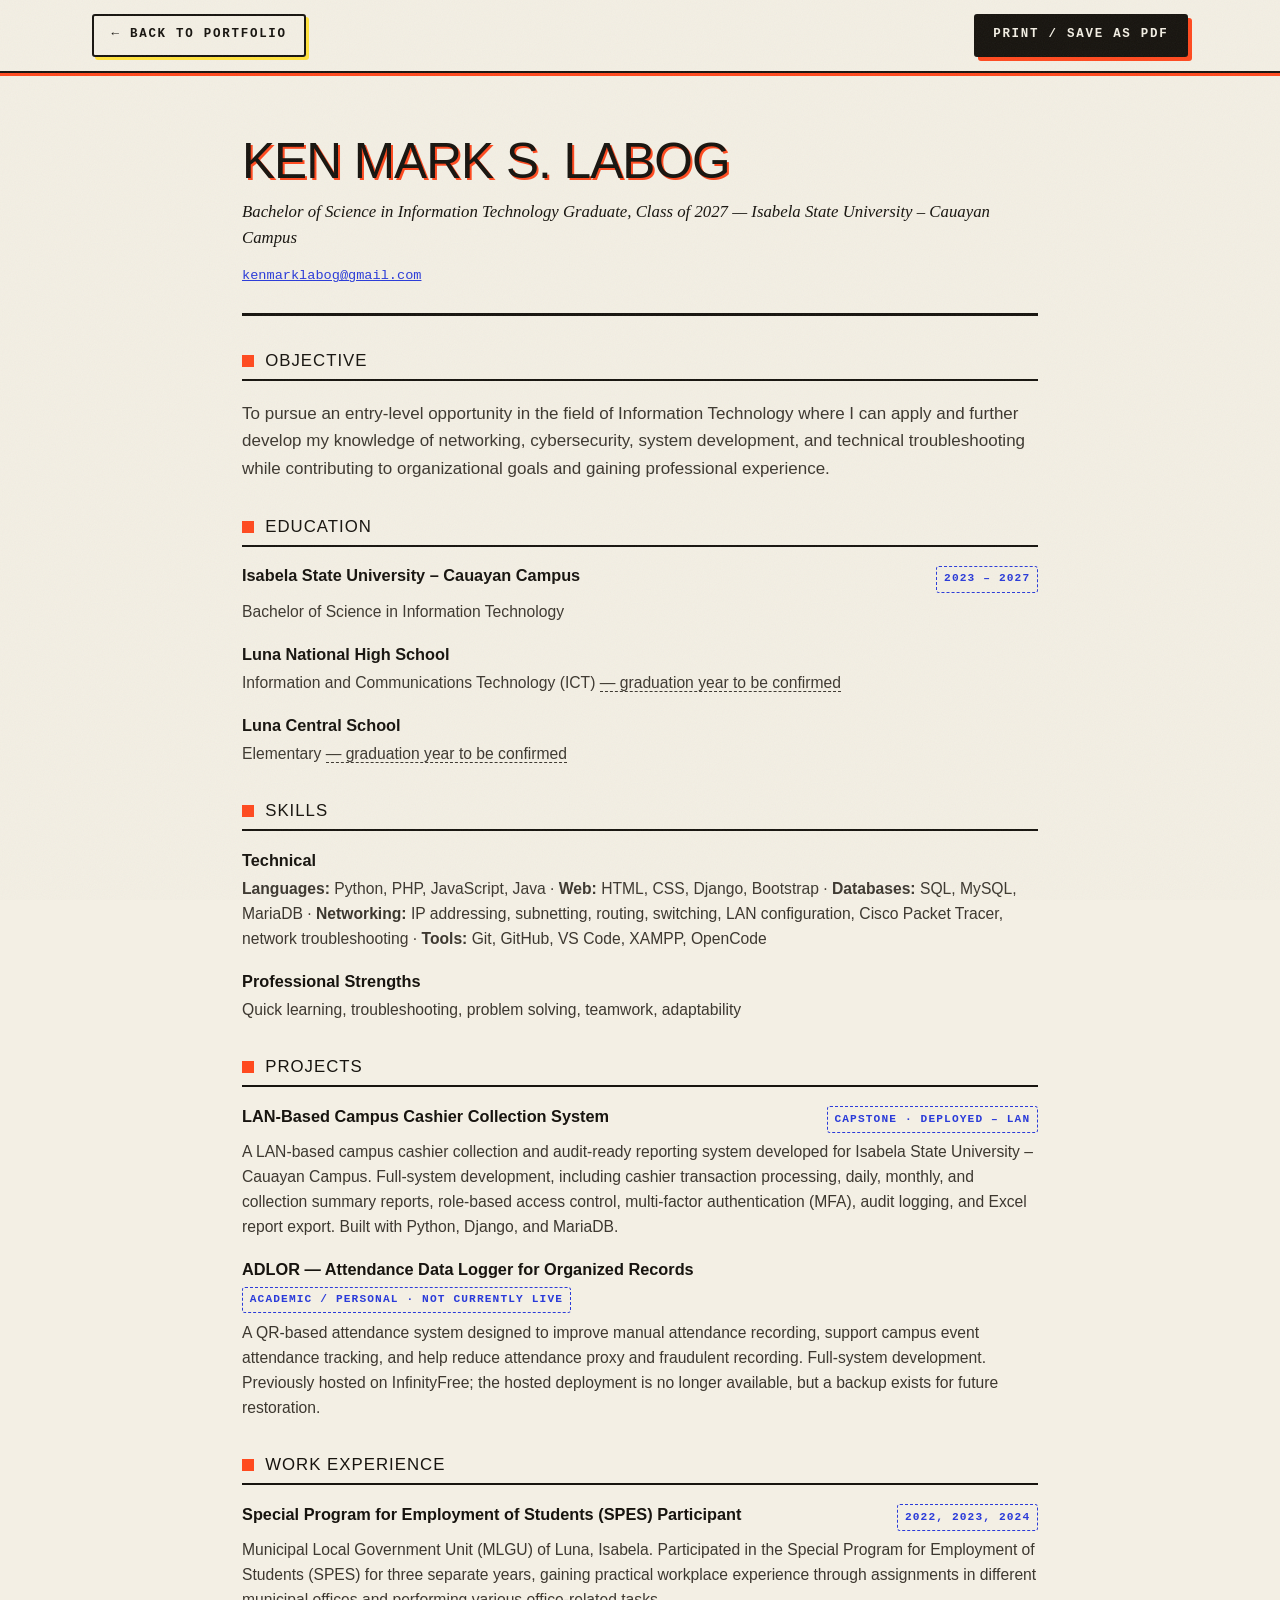
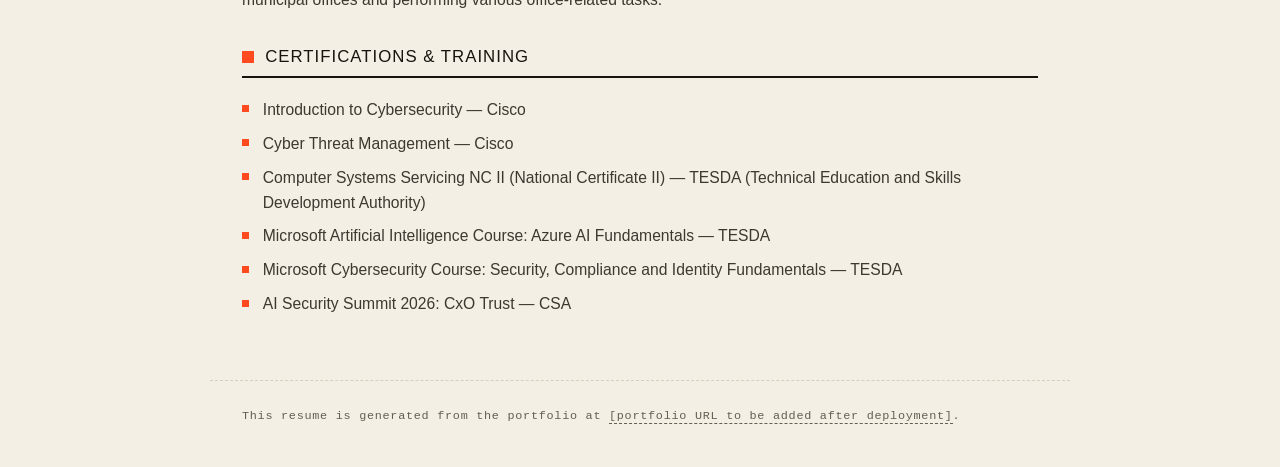
==== resume.html @ 0454b352 "feat: build personal portfolio website" ====
<!DOCTYPE html>
<html lang="en">
<head>
  <meta charset="UTF-8">
  <meta name="viewport" content="width=device-width, initial-scale=1.0">
  <meta name="description" content="Resume of Ken Mark S. Labog, a Bachelor of Science in Information Technology graduate, Class of 2027, from Isabela State University – Cauayan Campus.">
  <meta name="robots" content="noindex">
  <title>Resume | Ken Mark S. Labog</title>
  <link rel="icon" href="assets/images/favicon.svg" type="image/svg+xml">
  <link rel="stylesheet" href="assets/css/styles.css">
</head>
<body class="resume-page">
  <a class="skip-link" href="#resume-main">Skip to resume</a>

  <div class="resume-toolbar no-print">
    <div class="container resume-toolbar-inner">
      <a class="btn btn--ghost" href="index.html">← Back to Portfolio</a>
      <button class="btn btn--primary" type="button" data-print>
        Print / Save as PDF
      </button>
    </div>
  </div>

  <main id="resume-main" class="resume">
    <header class="resume-header">
      <h1>Ken Mark S. Labog</h1>
      <p class="resume-title">Bachelor of Science in Information Technology Graduate, Class of 2027 &mdash; Isabela State University &ndash; Cauayan Campus</p>
      <p class="resume-contact">
        <a href="mailto:kenmarklabog@gmail.com">kenmarklabog@gmail.com</a>
      </p>
    </header>

    <section class="resume-section" aria-labelledby="resume-objective">
      <h2 id="resume-objective">Objective</h2>
      <p>
        To pursue an entry-level opportunity in the field of Information Technology
        where I can apply and further develop my knowledge of networking,
        cybersecurity, system development, and technical troubleshooting while
        contributing to organizational goals and gaining professional experience.
      </p>
    </section>

    <section class="resume-section" aria-labelledby="resume-education">
      <h2 id="resume-education">Education</h2>
      <div class="resume-item">
        <div class="resume-item-head">
          <h3>Isabela State University &ndash; Cauayan Campus</h3>
          <span class="resume-item-meta">2023 &ndash; 2027</span>
        </div>
        <p>Bachelor of Science in Information Technology</p>
      </div>
      <div class="resume-item">
        <h3>Luna National High School</h3>
        <p>Information and Communications Technology (ICT) <span class="tbd">&mdash; graduation year to be confirmed</span></p>
      </div>
      <div class="resume-item">
        <h3>Luna Central School</h3>
        <p>Elementary <span class="tbd">&mdash; graduation year to be confirmed</span></p>
      </div>
    </section>

    <section class="resume-section" aria-labelledby="resume-skills">
      <h2 id="resume-skills">Skills</h2>
      <div class="resume-item">
        <h3>Technical</h3>
        <p>
          <strong>Languages:</strong> Python, PHP, JavaScript, Java &middot;
          <strong>Web:</strong> HTML, CSS, Django, Bootstrap &middot;
          <strong>Databases:</strong> SQL, MySQL, MariaDB &middot;
          <strong>Networking:</strong> IP addressing, subnetting, routing, switching,
          LAN configuration, Cisco Packet Tracer, network troubleshooting &middot;
          <strong>Tools:</strong> Git, GitHub, VS Code, XAMPP, OpenCode
        </p>
      </div>
      <div class="resume-item">
        <h3>Professional Strengths</h3>
        <p>Quick learning, troubleshooting, problem solving, teamwork, adaptability</p>
      </div>
    </section>

    <section class="resume-section" aria-labelledby="resume-projects">
      <h2 id="resume-projects">Projects</h2>
      <div class="resume-item">
        <div class="resume-item-head">
          <h3>LAN-Based Campus Cashier Collection System</h3>
          <span class="resume-item-meta">Capstone &middot; Deployed &ndash; LAN</span>
        </div>
        <p>
          A LAN-based campus cashier collection and audit-ready reporting system
          developed for Isabela State University &ndash; Cauayan Campus.
          Full-system development, including cashier transaction processing,
          daily, monthly, and collection summary reports, role-based access
          control, multi-factor authentication (MFA), audit logging, and Excel
          report export. Built with Python, Django, and MariaDB.
        </p>
      </div>
      <div class="resume-item">
        <div class="resume-item-head">
          <h3>ADLOR &mdash; Attendance Data Logger for Organized Records</h3>
          <span class="resume-item-meta">Academic / Personal &middot; Not currently live</span>
        </div>
        <p>
          A QR-based attendance system designed to improve manual attendance
          recording, support campus event attendance tracking, and help reduce
          attendance proxy and fraudulent recording. Full-system development.
          Previously hosted on InfinityFree; the hosted deployment is no longer
          available, but a backup exists for future restoration.
        </p>
      </div>
    </section>

    <section class="resume-section" aria-labelledby="resume-experience">
      <h2 id="resume-experience">Work Experience</h2>
      <div class="resume-item">
        <div class="resume-item-head">
          <h3>Special Program for Employment of Students (SPES) Participant</h3>
          <span class="resume-item-meta">2022, 2023, 2024</span>
        </div>
        <p>
          Municipal Local Government Unit (MLGU) of Luna, Isabela. Participated
          in the Special Program for Employment of Students (SPES) for three
          separate years, gaining practical workplace experience through
          assignments in different municipal offices and performing various
          office-related tasks.
        </p>
      </div>
    </section>

    <section class="resume-section" aria-labelledby="resume-credentials">
      <h2 id="resume-credentials">Certifications &amp; Training</h2>
      <ul class="resume-cert-list">
        <li>Introduction to Cybersecurity &mdash; Cisco</li>
        <li>Cyber Threat Management &mdash; Cisco</li>
        <li>Computer Systems Servicing NC II (National Certificate II) &mdash; TESDA (Technical Education and Skills Development Authority)</li>
        <li>Microsoft Artificial Intelligence Course: Azure AI Fundamentals &mdash; TESDA</li>
        <li>Microsoft Cybersecurity Course: Security, Compliance and Identity Fundamentals &mdash; TESDA</li>
        <li>AI Security Summit 2026: CxO Trust &mdash; CSA</li>
        <!-- TODO: Add GICAST and the networking certification once titles/organizations are verified -->
      </ul>
    </section>

  </main>

  <footer class="resume-footer no-print">
    <p class="text-muted">
      This resume is generated from the portfolio at
      <span id="resume-url" class="tbd">[portfolio URL to be added after deployment]</span>.
    </p>
  </footer>

  <script src="assets/js/main.js" defer></script>
</body>
</html>
---- assets/css/styles.css ----
/* ==========================================================================
   PRESS RUN — portfolio stylesheet for Ken Mark S. Labog
   Concept: a risograph-printed broadsheet.
   Newsprint paper, two spot inks (vermilion + ultramarine), highlighter
   yellow, black hairline rules, typewriter captions, misregistered display
   type, rubber-stamp badges.

   Contents
     01. Tokens & base          08. Experience
     02. Utilities              09. Projects
     03. Buttons / badges       10. Education
     04. Masthead / nav         11. Contact (ink band)
     05. Hero / cover + ticker  12. Modal, footer, utilities
     06. Section scaffolding    13. Resume + print
     07. Objective / skills     14. Responsive + reduced motion
   ========================================================================== */

/* 01. TOKENS & BASE
   -------------------------------------------------------------------------- */
:root {
  /* Paper & ink */
  --paper: #f3efe4;
  --paper-2: #ebe5d5;
  --card: #fbfaf4;
  --ink: #17140f;
  --body: #3d3830;
  --muted: #655e51;
  --line-soft: #d6cfbd;

  /* Spot inks */
  --red: #ff4a1f;
  --blue: #2a3bd9;
  --yellow: #ffe23d;
  --salmon: #ff9a80; /* light red for text on ink */

  /* On ink */
  --on-ink: #f3efe4;
  --on-ink-muted: #c9c2b0;
  --on-ink-line: #6d6656;

  /* Type */
  --font-display: "Arial Black", "Helvetica Neue", Helvetica, Arial, sans-serif;
  --font-sans: Helvetica, Arial, sans-serif;
  --font-serif: Georgia, "Times New Roman", serif;
  --font-mono: "Courier New", Courier, monospace;

  /* Shape & motion */
  --radius: 3px;
  --shadow-card: 6px 6px 0 rgba(23, 20, 15, 0.14);
  --shadow-card-lg: 9px 9px 0 rgba(23, 20, 15, 0.16);
  --t-base: 0.25s;
  --ease: cubic-bezier(0.2, 0.7, 0.3, 1);

  /* Layout */
  --container: 1160px;
  --header-h: 68px;
}

*,
*::before,
*::after {
  box-sizing: border-box;
}

* {
  margin: 0;
}

html {
  -webkit-text-size-adjust: 100%;
  scroll-behavior: smooth;
  scroll-padding-top: calc(var(--header-h) + 16px);
}

body {
  background-color: var(--paper);
  color: var(--body);
  font-family: var(--font-sans);
  font-size: 17px;
  line-height: 1.6;
  -webkit-font-smoothing: antialiased;
  overflow-wrap: break-word;
}

/* Newsprint grain over the whole page (decorative) */
body::after {
  content: "";
  position: fixed;
  inset: 0;
  z-index: 9998;
  pointer-events: none;
  opacity: 0.05;
  background-image: url("data:image/svg+xml,%3Csvg xmlns='http://www.w3.org/2000/svg' width='180' height='180'%3E%3Cfilter id='n'%3E%3CfeTurbulence type='fractalNoise' baseFrequency='0.85' numOctaves='2'/%3E%3C/filter%3E%3Crect width='100%25' height='100%25' filter='url(%23n)'/%3E%3C/svg%3E");
}

img,
svg {
  display: block;
  max-width: 100%;
}

ul,
ol {
  list-style: none;
  padding: 0;
}

a {
  color: inherit;
}

button {
  font: inherit;
  color: inherit;
  background: none;
  border: 0;
  cursor: pointer;
}

input,
textarea {
  font: inherit;
}

h1,
h2,
h3,
h4 {
  font-weight: inherit;
  line-height: 1.15;
  color: var(--ink);
}

::selection {
  background: var(--yellow);
  color: var(--ink);
}

:focus-visible {
  outline: 3px solid var(--blue);
  outline-offset: 3px;
}

[hidden] {
  display: none !important;
}

/* 02. UTILITIES
   -------------------------------------------------------------------------- */
.container {
  width: 100%;
  max-width: var(--container);
  margin-inline: auto;
  padding-inline: clamp(1.1rem, 4vw, 2rem);
}

.visually-hidden {
  position: absolute !important;
  width: 1px;
  height: 1px;
  padding: 0;
  margin: -1px;
  overflow: hidden;
  clip: rect(0 0 0 0);
  white-space: nowrap;
  border: 0;
}

.skip-link {
  position: absolute;
  top: 0;
  left: 1rem;
  z-index: 100;
  padding: 0.7rem 1.1rem;
  font-family: var(--font-mono);
  font-size: 0.78rem;
  font-weight: 700;
  letter-spacing: 0.12em;
  text-transform: uppercase;
  text-decoration: none;
  color: var(--paper);
  background: var(--ink);
  transform: translateY(-120%);
  transition: transform var(--t-base) var(--ease);
}

.skip-link:focus {
  transform: translateY(0);
}

.text-muted {
  color: var(--muted);
}

/* Visible placeholder marker for unconfirmed content */
.tbd {
  border-bottom: 1px dashed currentColor;
}

.scroll-progress {
  position: fixed;
  top: 0;
  left: 0;
  right: 0;
  height: 4px;
  z-index: 60;
  pointer-events: none;
  background-image: linear-gradient(90deg, var(--red), var(--yellow) 55%, var(--blue));
  transform: scaleX(0);
  transform-origin: 0 50%;
}

/* 03. BUTTONS / BADGES / TAGS
   -------------------------------------------------------------------------- */
.btn {
  display: inline-flex;
  align-items: center;
  justify-content: center;
  gap: 0.5em;
  padding: 0.78em 1.4em;
  font-family: var(--font-mono);
  font-size: 0.78rem;
  font-weight: 700;
  letter-spacing: 0.14em;
  text-transform: uppercase;
  text-decoration: none;
  white-space: nowrap;
  color: var(--ink);
  background: var(--card);
  border: 2px solid var(--ink);
  border-radius: var(--radius);
  box-shadow: 4px 4px 0 var(--blue);
  transition:
    transform var(--t-base) var(--ease),
    box-shadow var(--t-base) var(--ease),
    background-color var(--t-base) var(--ease),
    color var(--t-base) var(--ease);
}

.btn:hover {
  transform: translate(3px, 3px);
  box-shadow: 1px 1px 0 var(--blue);
}

.btn:active {
  transform: translate(4px, 4px);
  box-shadow: 0 0 0 var(--blue);
}

.btn--primary {
  color: var(--paper);
  background: var(--ink);
  box-shadow: 4px 4px 0 var(--red);
}

.btn--primary:hover {
  background: #000;
  box-shadow: 1px 1px 0 var(--red);
}

.btn--primary:active {
  box-shadow: 0 0 0 var(--red);
}

.btn--outline {
  background: transparent;
  box-shadow: 4px 4px 0 var(--red);
}

.btn--outline:hover {
  background: var(--yellow);
  box-shadow: 1px 1px 0 var(--red);
}

.btn--ghost {
  background: transparent;
  box-shadow: 3px 3px 0 var(--yellow);
}

.btn--ghost:hover {
  background: var(--yellow);
  box-shadow: 1px 1px 0 var(--yellow);
}

/* Paper button for the inverted contact band */
.btn--paper {
  color: var(--ink);
  background: var(--paper);
  border-color: var(--paper);
  box-shadow: 4px 4px 0 var(--red);
}

.btn--paper:hover {
  background: var(--yellow);
  border-color: var(--yellow);
  box-shadow: 1px 1px 0 var(--red);
}

.btn--lg {
  padding: 1em 1.9em;
  font-size: 0.84rem;
}

.btn--sm {
  padding: 0.55em 1em;
  font-size: 0.7rem;
}

.btn--block {
  width: 100%;
}

/* Rubber-stamp badges: dashed = type, filled = status */
.badge {
  display: inline-flex;
  align-items: center;
  padding: 0.5em 0.85em;
  font-family: var(--font-mono);
  font-size: 0.66rem;
  font-weight: 700;
  letter-spacing: 0.1em;
  text-transform: uppercase;
  white-space: nowrap;
  color: var(--ink);
  background: var(--card);
  border: 1.5px solid var(--ink);
  border-radius: var(--radius);
}

.badge--neutral {
  background: transparent;
  border-style: dashed;
}

.badge--success {
  color: #fff;
  background: var(--blue);
  border-color: var(--blue);
  transform: rotate(-1.2deg);
}

.badge--warning {
  background: var(--yellow);
  border-color: var(--ink);
  transform: rotate(1deg);
}

.badge-group {
  display: flex;
  flex-wrap: wrap;
  align-items: center;
  gap: 0.65rem;
}

/* Small square-prefixed labels (Technical Skills, Key Features …) */
.sub-label {
  display: flex;
  align-items: center;
  gap: 0.75rem;
  margin-top: 3.2rem;
  margin-bottom: 1.3rem;
  font-family: var(--font-mono);
  font-size: 0.76rem;
  font-weight: 700;
  letter-spacing: 0.2em;
  text-transform: uppercase;
  color: var(--ink);
}

.sub-label::before {
  content: "";
  width: 11px;
  height: 11px;
  flex-shrink: 0;
  background: var(--red);
}

.sub-label::after {
  content: "";
  flex: 1;
  border-top: 1.5px dotted var(--line-soft);
}

.chip {
  display: inline-flex;
  padding: 0.42em 0.7em;
  font-family: var(--font-mono);
  font-size: 0.74rem;
  font-weight: 700;
  letter-spacing: 0.04em;
  color: var(--ink);
  background: var(--card);
  border: 1.5px solid var(--ink);
  border-radius: var(--radius);
  transition: background-color var(--t-base) var(--ease);
}

.chip:hover {
  background: var(--yellow);
}

/* 04. MASTHEAD / NAV
   -------------------------------------------------------------------------- */
.site-header {
  position: sticky;
  top: 0;
  z-index: 50;
  background: var(--paper);
  border-bottom: 2px solid var(--ink);
  box-shadow: 0 3px 0 var(--red);
}

.nav {
  display: flex;
  align-items: center;
  justify-content: space-between;
  gap: 1rem;
  padding-block: 0.75rem;
}

.nav-brand {
  display: flex;
  align-items: center;
  gap: 0.8rem;
  text-decoration: none;
  min-width: 0;
}

.nav-mark {
  display: grid;
  place-items: center;
  width: 42px;
  height: 42px;
  flex-shrink: 0;
  font-family: var(--font-display);
  font-size: 0.95rem;
  letter-spacing: 0.02em;
  color: var(--paper);
  background: var(--ink);
  border-radius: var(--radius);
  box-shadow: 3px 3px 0 var(--red);
}

.nav-brand-text {
  display: flex;
  flex-direction: column;
  min-width: 0;
  line-height: 1.25;
}

.nav-brand-name {
  font-family: var(--font-display);
  font-size: 0.85rem;
  letter-spacing: -0.01em;
  text-transform: uppercase;
  color: var(--ink);
  white-space: nowrap;
  overflow: hidden;
  text-overflow: ellipsis;
}

.nav-brand-role {
  font-family: var(--font-mono);
  font-size: 0.62rem;
  letter-spacing: 0.22em;
  text-transform: uppercase;
  color: var(--muted);
}

.nav-menu {
  display: flex;
  align-items: center;
  gap: 0.85rem;
}

.nav-list {
  display: flex;
  align-items: center;
  gap: 0.15rem;
}

.nav-link {
  display: inline-flex;
  align-items: baseline;
  gap: 0.4rem;
  padding: 0.45rem 0.5rem;
  font-family: var(--font-mono);
  font-size: 0.68rem;
  font-weight: 700;
  letter-spacing: 0.1em;
  text-transform: uppercase;
  text-decoration: none;
  color: var(--ink);
  border-radius: var(--radius);
  transition:
    background-color var(--t-base) var(--ease),
    color var(--t-base) var(--ease);
}

.nav-num {
  font-size: 0.6rem;
  color: var(--blue);
}

.nav-link:hover {
  color: var(--paper);
  background: var(--ink);
}

.nav-link:hover .nav-num {
  color: var(--yellow);
}

.nav-link[aria-current] {
  background: var(--yellow);
}

.nav-link[aria-current] .nav-num {
  color: var(--ink);
}

.nav-cta {
  padding: 0.6em 1.05em;
  font-size: 0.7rem;
  letter-spacing: 0.1em;
}

.nav-toggle {
  display: none;
  flex-direction: column;
  justify-content: center;
  gap: 5px;
  width: 44px;
  height: 44px;
  padding: 10px;
  border: 2px solid var(--ink);
  border-radius: var(--radius);
  background: var(--card);
}

.nav-toggle-bar {
  display: block;
  height: 2.5px;
  background: var(--ink);
  border-radius: 2px;
  transition: transform var(--t-base) var(--ease), opacity var(--t-base) var(--ease);
}

.nav-toggle[aria-expanded="true"] .nav-toggle-bar:nth-child(1) {
  transform: translateY(7.5px) rotate(45deg);
}

.nav-toggle[aria-expanded="true"] .nav-toggle-bar:nth-child(2) {
  opacity: 0;
}

.nav-toggle[aria-expanded="true"] .nav-toggle-bar:nth-child(3) {
  transform: translateY(-7.5px) rotate(-45deg);
}

/* 05. HERO / COVER + TICKER
   -------------------------------------------------------------------------- */
.hero {
  position: relative;
  padding-top: clamp(1.4rem, 3vw, 2.1rem);
  overflow: hidden;
  border-bottom: 2px solid var(--ink);
}

.hero-inner {
  position: relative;
  z-index: 1;
}

.hero-decor {
  position: absolute;
  inset: 0;
  pointer-events: none;
}

.deco-burst {
  position: absolute;
  top: clamp(1.5rem, 5vw, 3.5rem);
  right: -4rem;
  width: clamp(220px, 26vw, 380px);
  aspect-ratio: 1;
  background-image: radial-gradient(var(--blue) 1.7px, transparent 1.8px);
  background-size: 13px 13px;
  border-radius: 50%;
  opacity: 0.55;
}

.deco-block {
  position: absolute;
  top: clamp(9rem, 17vw, 15rem);
  left: -3%;
  width: clamp(170px, 23vw, 320px);
  height: clamp(46px, 6vw, 84px);
  background: var(--yellow);
  transform: rotate(-4deg);
}

.deco-cross {
  position: absolute;
  bottom: 14rem;
  right: 6%;
  width: 54px;
  height: 54px;
  background:
    linear-gradient(var(--red), var(--red)) center / 100% 5px no-repeat,
    linear-gradient(var(--red), var(--red)) center / 5px 100% no-repeat;
  transform: rotate(14deg);
  opacity: 0.9;
}

.hero-kicker {
  display: flex;
  align-items: center;
  flex-wrap: wrap;
  gap: 0.7rem;
}

.hero-kicker-tag {
  padding: 0.4em 0.75em;
  font-family: var(--font-mono);
  font-size: 0.72rem;
  font-weight: 700;
  letter-spacing: 0.22em;
  text-transform: uppercase;
  color: var(--ink);
  border: 1.5px solid var(--ink);
  border-radius: var(--radius);
}

.hero-kicker-sep {
  color: var(--red);
  font-size: 1.15rem;
  line-height: 1;
}

.hero-title {
  position: relative;
  margin-top: 0.55rem;
  margin-bottom: clamp(1.15rem, 2.4vw, 1.4rem);
  font-family: var(--font-display);
  font-size: clamp(2.9rem, 8.4vw, 7.75rem);
  line-height: 0.92;
  letter-spacing: -0.035em;
  text-transform: uppercase;
}

.hero-title-line {
  display: block;
  text-shadow: 0.05em 0.05em 0 var(--blue);
}

.hero-title-line--print {
  text-shadow: 0.05em 0.05em 0 var(--red);
}

.hero-grid {
  display: grid;
  grid-template-columns: minmax(0, 1.05fr) minmax(0, 0.95fr);
  column-gap: clamp(2rem, 5vw, 4rem);
  align-items: start;
}

.hero-title {
  grid-column: 1 / -1;
  grid-row: 1;
}

.hero-content {
  grid-column: 1;
  grid-row: 2;
}

.hero-role {
  font-family: var(--font-serif);
  font-style: italic;
  font-size: clamp(1.1rem, 1.7vw, 1.3rem);
  line-height: 1.55;
  color: var(--ink);
  max-width: 34ch;
}

.hero-descriptor {
  margin-top: 1rem;
  font-family: var(--font-mono);
  font-size: 0.78rem;
  font-weight: 700;
  letter-spacing: 0.16em;
  text-transform: uppercase;
  color: var(--blue);
}

.hero-actions {
  display: flex;
  flex-wrap: wrap;
  gap: 1rem;
  margin-top: 1.5rem;
}

.hero-contact {
  display: flex;
  flex-direction: column;
  gap: 0.7rem;
  margin-top: 1.5rem;
}

.icon-link {
  display: inline-flex;
  align-items: center;
  gap: 0.65rem;
  font-family: var(--font-mono);
  font-size: 0.82rem;
  color: var(--body);
  text-decoration: none;
  transition: color var(--t-base) var(--ease);
}

.icon-link svg {
  width: 18px;
  height: 18px;
  flex-shrink: 0;
  color: var(--blue);
}

a.icon-link:hover {
  color: var(--ink);
  text-decoration: underline;
  text-decoration-thickness: 2px;
  text-underline-offset: 3px;
}

.icon-link--pending {
  color: var(--muted);
}

.icon-link--pending svg {
  color: var(--muted);
}

/* Portrait: taped print */
.hero-media {
  grid-column: 2;
  grid-row: 2;
  display: flex;
  flex-direction: column;
  gap: 1.35rem;
  align-items: stretch;
}

.portrait-wrap {
  position: relative;
  width: min(288px, 82%);
  margin-inline: auto;
  transform: rotate(-2deg);
}

.portrait-frame {
  position: relative;
  padding: 0.7rem;
  background: var(--card);
  border: 2px solid var(--ink);
  border-radius: var(--radius);
  box-shadow: 10px 10px 0 rgba(23, 20, 15, 0.16);
}

.profile-photo {
  width: 100%;
  height: auto;
  aspect-ratio: 1;
  object-fit: cover;
  background: #eee;
}

.portrait-tape {
  position: absolute;
  z-index: 2;
  width: 92px;
  height: 26px;
  background: rgba(255, 226, 61, 0.8);
  border: 1px solid rgba(23, 20, 15, 0.22);
}

.portrait-tape--one {
  top: -12px;
  left: -26px;
  transform: rotate(-26deg);
}

.portrait-tape--two {
  bottom: -10px;
  right: -26px;
  transform: rotate(-26deg);
}

.portrait-chip {
  position: absolute;
  left: -14px;
  bottom: -16px;
  padding: 0.5em 0.8em;
  font-family: var(--font-mono);
  font-size: 0.68rem;
  font-weight: 700;
  letter-spacing: 0.12em;
  text-transform: uppercase;
  color: #fff;
  background: var(--blue);
  border: 1.5px solid var(--ink);
  border-radius: var(--radius);
  box-shadow: 3px 3px 0 var(--ink);
  transform: rotate(-3deg);
}

/* Cover lines */
.spec-table {
  width: 100%;
  border-top: 2px solid var(--ink);
}

.hero-spec {
  grid-column: 2;
  grid-row: 3;
  margin-top: 0.6rem;
}

.spec-row {
  display: flex;
  justify-content: space-between;
  align-items: baseline;
  gap: 1.2rem;
  padding: 0.68rem 0.15rem;
  border-bottom: 1.5px dotted var(--line-soft);
}

.spec-row dt {
  font-family: var(--font-mono);
  font-size: 0.68rem;
  font-weight: 700;
  letter-spacing: 0.18em;
  text-transform: uppercase;
  color: var(--muted);
}

.spec-row dd {
  font-family: var(--font-mono);
  font-size: 0.8rem;
  text-align: right;
  color: var(--ink);
}

.spec-row dd a {
  color: var(--blue);
}

/* Press ticker */
.ticker {
  position: relative;
  z-index: 1;
  margin-top: clamp(2rem, 4vw, 3rem);
  padding-block: 0.85rem;
  overflow: hidden;
  background: var(--ink);
}

.ticker-track {
  display: flex;
  width: max-content;
  animation: ticker-run 38s linear infinite;
}

.ticker:hover .ticker-track {
  animation-play-state: paused;
}

.ticker-run {
  font-family: var(--font-mono);
  font-size: 0.8rem;
  font-weight: 700;
  letter-spacing: 0.2em;
  text-transform: uppercase;
  white-space: nowrap;
  color: var(--on-ink);
}

.ticker-run b {
  padding-inline: 1.2rem;
  color: var(--red);
}

@keyframes ticker-run {
  to {
    transform: translateX(-50%);
  }
}

/* 06. SECTION SCAFFOLDING
   -------------------------------------------------------------------------- */
.section {
  position: relative;
  padding-block: clamp(4rem, 8vw, 6.5rem);
}

.section--grid {
  background-color: var(--paper-2);
  background-image:
    linear-gradient(rgba(42, 59, 217, 0.06) 1px, transparent 1px),
    linear-gradient(90deg, rgba(42, 59, 217, 0.06) 1px, transparent 1px);
  background-size: 26px 26px;
  border-bottom: 2px solid var(--ink);
}

.section:not(.section--ink):not(.section--grid) {
  border-bottom: 2px solid var(--ink);
}

.section-head {
  position: relative;
  margin-bottom: clamp(2.2rem, 5vw, 3.4rem);
}

.section-kicker {
  display: flex;
  align-items: center;
  gap: 0.85rem;
  font-family: var(--font-mono);
  font-size: 0.72rem;
  font-weight: 700;
  letter-spacing: 0.24em;
  text-transform: uppercase;
  color: var(--ink);
}

.section-kicker::after {
  content: "";
  flex: 1;
  border-top: 2px solid var(--ink);
}

.section-num {
  display: inline-grid;
  place-items: center;
  min-width: 2.2rem;
  height: 2.2rem;
  padding-inline: 0.35rem;
  font-size: 0.72rem;
  letter-spacing: 0.06em;
  color: var(--paper);
  background: var(--ink);
  box-shadow: 3px 3px 0 var(--red);
}

.section-title {
  margin-top: 1.1rem;
  font-family: var(--font-display);
  font-size: clamp(2.3rem, 6vw, 4.2rem);
  line-height: 0.95;
  letter-spacing: -0.02em;
  text-transform: uppercase;
}

.section-title em {
  font-family: var(--font-serif);
  font-style: italic;
  font-weight: 700;
  letter-spacing: 0;
  text-transform: none;
  color: var(--blue);
}

.section-desc {
  max-width: 58ch;
  margin-top: 1.2rem;
  font-size: 1.05rem;
}

.section-note {
  margin-top: 2.4rem;
  padding-top: 1.2rem;
  border-top: 1.5px dotted var(--line-soft);
  font-size: 0.95rem;
  max-width: 70ch;
}

/* 07. OBJECTIVE + SKILLS
   -------------------------------------------------------------------------- */
.about-content {
  max-width: 68rem;
}

.objective {
  position: relative;
  padding: 2.3rem 2rem 2.1rem 3.2rem;
  font-family: var(--font-serif);
  font-style: italic;
  font-size: clamp(1.2rem, 2.4vw, 1.65rem);
  line-height: 1.55;
  color: var(--ink);
  background: var(--card);
  border: 2px solid var(--ink);
  border-radius: var(--radius);
  box-shadow: var(--shadow-card-lg);
}

.objective::before {
  content: "";
  position: absolute;
  left: 0;
  top: 0;
  bottom: 0;
  width: 10px;
  background: var(--red);
}

.objective-mark {
  display: block;
  margin-bottom: 0.3rem;
  font-family: var(--font-serif);
  font-size: 3.4rem;
  line-height: 0.5;
  color: var(--red);
}

.leader-list {
  display: flex;
  flex-wrap: wrap;
  margin-top: 1.4rem;
  border-top: 2px solid var(--ink);
  border-left: 2px solid var(--ink);
}

.leader-list li {
  flex: 1 1 190px;
  display: flex;
  align-items: center;
  gap: 0.8rem;
  padding: 1rem 1.1rem;
  font-family: var(--font-mono);
  font-size: 0.86rem;
  font-weight: 700;
  color: var(--ink);
  background: var(--card);
  border-right: 2px solid var(--ink);
  border-bottom: 2px solid var(--ink);
  transition: background-color var(--t-base) var(--ease);
}

.leader-list li::before {
  content: "\2192";
  color: var(--blue);
  font-weight: 700;
}

.leader-list li:hover {
  background: var(--yellow);
}

.skill-groups {
  display: grid;
  grid-template-columns: repeat(auto-fit, minmax(320px, 1fr));
  gap: 1.5rem;
  counter-reset: skill-group;
}

.skill-group {
  position: relative;
  counter-increment: skill-group;
  padding: 1.6rem 1.4rem 1.5rem;
  background: var(--card);
  border: 2px solid var(--ink);
  border-radius: var(--radius);
  box-shadow: var(--shadow-card);
}

.skill-group::before {
  content: "0" counter(skill-group);
  position: absolute;
  top: -0.85rem;
  right: 1rem;
  padding: 0.3rem 0.55rem;
  font-family: var(--font-mono);
  font-size: 0.7rem;
  font-weight: 700;
  letter-spacing: 0.12em;
  color: var(--paper);
  background: var(--ink);
  box-shadow: 2px 2px 0 var(--red);
}

.skill-group h4 {
  padding-bottom: 0.8rem;
  margin-bottom: 1.1rem;
  font-family: var(--font-mono);
  font-size: 0.74rem;
  font-weight: 700;
  letter-spacing: 0.18em;
  text-transform: uppercase;
  border-bottom: 2px solid var(--ink);
}

.chip-list {
  display: flex;
  flex-wrap: wrap;
  gap: 0.55rem;
}

.strength-strip {
  counter-reset: strength;
  display: flex;
  flex-wrap: wrap;
  background: var(--card);
  border-top: 2px solid var(--ink);
  border-left: 2px solid var(--ink);
}

.strength-strip li {
  flex: 1 1 150px;
  counter-increment: strength;
  padding: 1.5rem 1rem 1.3rem;
  text-align: center;
  font-family: var(--font-display);
  font-size: clamp(0.95rem, 1.5vw, 1.12rem);
  line-height: 1.2;
  letter-spacing: -0.01em;
  text-transform: uppercase;
  color: var(--ink);
  border-right: 2px solid var(--ink);
  border-bottom: 2px solid var(--ink);
  transition:
    background-color var(--t-base) var(--ease),
    color var(--t-base) var(--ease);
}

.strength-strip li::before {
  content: counter(strength, decimal-leading-zero);
  display: block;
  margin-bottom: 0.55rem;
  font-family: var(--font-mono);
  font-size: 0.72rem;
  font-weight: 700;
  letter-spacing: 0.2em;
  color: var(--blue);
  transition: color var(--t-base) var(--ease);
}

.strength-strip li:hover {
  color: var(--paper);
  background: var(--ink);
}

.strength-strip li:hover::before {
  color: var(--yellow);
}

/* 08. EXPERIENCE
   -------------------------------------------------------------------------- */
.experience-item {
  position: relative;
  padding: clamp(1.6rem, 4vw, 2.6rem);
  background: var(--card);
  border: 2px solid var(--ink);
  border-radius: var(--radius);
  box-shadow: var(--shadow-card-lg);
}

.experience-item::before {
  content: "";
  position: absolute;
  top: 0;
  left: 0;
  right: 0;
  height: 6px;
  background-image: linear-gradient(
    90deg,
    var(--red) 0 33.3%,
    var(--yellow) 33.3% 66.6%,
    var(--blue) 66.6% 100%
  );
}

.experience-header {
  display: flex;
  justify-content: space-between;
  align-items: flex-start;
  flex-wrap: wrap;
  gap: 1.2rem;
  padding-bottom: 1.3rem;
  margin-bottom: 1.3rem;
  border-bottom: 1.5px dashed var(--line-soft);
}

.experience-role {
  font-family: var(--font-display);
  font-size: clamp(1.15rem, 2.4vw, 1.6rem);
  line-height: 1.1;
  letter-spacing: -0.015em;
  text-transform: uppercase;
}

.experience-org {
  margin-top: 0.55rem;
  font-family: var(--font-mono);
  font-size: 0.8rem;
  font-weight: 700;
  letter-spacing: 0.08em;
  text-transform: uppercase;
  color: var(--blue);
}

.experience-dates {
  padding: 0.55rem 0.85rem;
  font-family: var(--font-mono);
  font-size: 0.78rem;
  font-weight: 700;
  letter-spacing: 0.06em;
  color: var(--ink);
  background: var(--yellow);
  border: 1.5px solid var(--ink);
  border-radius: var(--radius);
  transform: rotate(-1.2deg);
  white-space: nowrap;
}

.experience-summary {
  max-width: 78ch;
  font-size: 1.05rem;
  line-height: 1.7;
}

@media (min-width: 960px) {
  .experience-summary {
    columns: 2;
    column-gap: 2.6rem;
    column-rule: 1.5px dotted var(--line-soft);
    max-width: none;
  }
}

/* 09. PROJECTS — front-page feature stories
   -------------------------------------------------------------------------- */
.projects-list {
  display: grid;
  gap: clamp(1.8rem, 4vw, 2.8rem);
}

.project {
  position: relative;
  display: grid;
  grid-template-columns: minmax(0, 1fr) minmax(240px, 330px);
  grid-template-areas:
    "rail rail"
    "main thumb";
  column-gap: clamp(1.6rem, 4vw, 3rem);
  padding: clamp(1.5rem, 3.5vw, 2.5rem);
  padding-top: clamp(1.9rem, 4vw, 2.9rem);
  background: var(--card);
  border: 2px solid var(--ink);
  border-radius: var(--radius);
  box-shadow: var(--shadow-card-lg);
  transition:
    transform var(--t-base) var(--ease),
    box-shadow var(--t-base) var(--ease);
}

/* Print color-control strip along the top edge */
.project::before {
  content: "";
  position: absolute;
  top: 0;
  left: 0;
  right: 0;
  height: 7px;
  background-image: linear-gradient(
    90deg,
    var(--red) 0 33.3%,
    var(--yellow) 33.3% 66.6%,
    var(--blue) 66.6% 100%
  );
}

.project:hover {
  transform: translate(-3px, -3px);
  box-shadow: 12px 12px 0 rgba(23, 20, 15, 0.18);
}

.project-rail {
  grid-area: rail;
  display: flex;
  flex-wrap: wrap;
  align-items: center;
  justify-content: space-between;
  gap: 1rem;
  padding-bottom: 1.1rem;
  margin-bottom: 1.5rem;
  border-bottom: 1.5px dashed var(--line-soft);
}

.project-index {
  font-family: var(--font-mono);
  font-size: 0.74rem;
  font-weight: 700;
  letter-spacing: 0.24em;
  color: var(--muted);
}

.project-main {
  grid-area: main;
  min-width: 0;
}

.project-title {
  font-family: var(--font-display);
  font-size: clamp(1.35rem, 2.8vw, 2rem);
  line-height: 1.05;
  letter-spacing: -0.015em;
  text-transform: uppercase;
}

.project-purpose {
  margin-top: 1rem;
  font-family: var(--font-serif);
  font-size: 1.1rem;
  line-height: 1.65;
  color: var(--body);
}

.project-purpose::first-letter {
  float: left;
  padding-right: 0.1em;
  font-family: var(--font-display);
  font-size: 3em;
  line-height: 0.8;
  color: var(--red);
}

.project-role {
  margin-top: 1rem;
  font-family: var(--font-mono);
  font-size: 0.82rem;
  letter-spacing: 0.05em;
  color: var(--body);
}

.project-role strong {
  font-weight: 700;
  text-transform: uppercase;
  letter-spacing: 0.1em;
  color: var(--blue);
}

.project-subhead {
  display: flex;
  align-items: center;
  gap: 0.65rem;
  margin-top: 1.8rem;
  margin-bottom: 0.9rem;
  font-family: var(--font-mono);
  font-size: 0.7rem;
  font-weight: 700;
  letter-spacing: 0.2em;
  text-transform: uppercase;
  color: var(--ink);
}

.project-subhead::before {
  content: "";
  width: 9px;
  height: 9px;
  flex-shrink: 0;
  background: var(--red);
}

.project-subhead::after {
  content: "";
  flex: 1;
  border-top: 1.5px dotted var(--line-soft);
}

.feature-list {
  display: grid;
  grid-template-columns: repeat(auto-fit, minmax(230px, 1fr));
  gap: 0.6rem 1.5rem;
}

.feature-list li {
  position: relative;
  padding-left: 1.35rem;
  font-size: 0.95rem;
  color: var(--body);
}

.feature-list li::before {
  content: "";
  position: absolute;
  left: 0;
  top: 0.52em;
  width: 7px;
  height: 7px;
  background: var(--red);
}

.tag-list {
  display: flex;
  flex-wrap: wrap;
  gap: 0.5rem;
}

.tag {
  padding: 0.38em 0.65em;
  font-family: var(--font-mono);
  font-size: 0.7rem;
  font-weight: 700;
  letter-spacing: 0.08em;
  text-transform: uppercase;
  color: var(--ink);
  background: transparent;
  border: 1.5px solid var(--ink);
  border-radius: var(--radius);
  transition:
    background-color var(--t-base) var(--ease),
    color var(--t-base) var(--ease);
}

.tag:hover {
  color: var(--paper);
  background: var(--ink);
}

.project-status-note {
  max-width: 66ch;
  margin-top: 1.7rem;
  padding-left: 1.1rem;
  font-size: 0.9rem;
  line-height: 1.65;
  border-left: 4px solid var(--blue);
}

.project-thumb {
  grid-area: thumb;
  align-self: start;
  padding: 0.6rem;
  background: var(--paper-2);
  border: 1.5px solid var(--ink);
  border-radius: var(--radius);
  box-shadow: 6px 6px 0 rgba(23, 20, 15, 0.15);
  transform: rotate(1.5deg);
  transition: transform var(--t-base) var(--ease);
}

.project:hover .project-thumb {
  transform: rotate(0deg);
}

.project-thumb img {
  width: 100%;
  height: auto;
  aspect-ratio: 16 / 9;
  object-fit: cover;
  border: 1px solid rgba(23, 20, 15, 0.3);
}

/* 10. EDUCATION — route log
   -------------------------------------------------------------------------- */
.edu-list {
  position: relative;
  padding-left: 3.4rem;
}

.edu-list::before {
  content: "";
  position: absolute;
  left: 1.2rem;
  top: 1.4rem;
  bottom: 1.4rem;
  width: 2px;
  background: var(--ink);
}

.edu-item {
  position: relative;
  padding: 1.7rem 0;
  border-bottom: 1.5px dashed var(--line-soft);
}

.edu-item:first-child {
  border-top: 2px solid var(--ink);
}

.edu-item:last-child {
  border-bottom: 2px solid var(--ink);
}

.edu-item::before {
  content: "";
  position: absolute;
  left: -2.85rem;
  top: 2.1rem;
  width: 15px;
  height: 15px;
  background: var(--red);
  border: 2px solid var(--ink);
  transform: rotate(45deg);
}

.edu-header {
  display: flex;
  align-items: center;
  flex-wrap: wrap;
  gap: 0.9rem;
}

.edu-school {
  font-family: var(--font-display);
  font-size: clamp(1.1rem, 2.2vw, 1.45rem);
  letter-spacing: -0.01em;
  text-transform: uppercase;
}

.edu-degree {
  margin-top: 0.4rem;
  font-size: 1rem;
  color: var(--body);
}

.edu-dates {
  margin-top: 0.55rem;
  font-family: var(--font-mono);
  font-size: 0.76rem;
  font-weight: 700;
  letter-spacing: 0.14em;
  text-transform: uppercase;
  color: var(--blue);
}

/* 11. CONTACT — poster reverse (ink band)
   -------------------------------------------------------------------------- */
.section--ink {
  position: relative;
  overflow: hidden;
  background: var(--ink);
  color: var(--on-ink);
}

.section--ink .section-title,
.section--ink h2,
.section--ink h3 {
  color: var(--paper);
}

.section--ink .section-title em {
  color: var(--yellow);
}

.section--ink .section-kicker {
  color: var(--paper);
}

.section--ink .section-kicker::after {
  border-color: rgba(243, 239, 228, 0.45);
}

.section--ink .section-num {
  color: var(--ink);
  background: var(--red);
  box-shadow: 3px 3px 0 var(--yellow);
}

.section--ink .section-desc {
  color: var(--on-ink-muted);
}

.section--ink :focus-visible {
  outline-color: var(--yellow);
}

.deco-burst--contact {
  top: auto;
  right: -6rem;
  bottom: -8rem;
  left: auto;
  background-image: radial-gradient(var(--red) 1.7px, transparent 1.8px);
  opacity: 0.4;
}

.contact-decor {
  position: absolute;
  inset: 0;
  pointer-events: none;
}

.contact-grid {
  position: relative;
  display: grid;
  grid-template-columns: minmax(0, 0.85fr) minmax(0, 1.15fr);
  gap: clamp(2.4rem, 6vw, 4.5rem);
  align-items: start;
}

.contact-subtitle {
  padding-bottom: 0.8rem;
  margin-bottom: 1.4rem;
  font-family: var(--font-mono);
  font-size: 0.74rem;
  font-weight: 700;
  letter-spacing: 0.2em;
  text-transform: uppercase;
  color: var(--yellow);
  border-bottom: 1.5px solid rgba(243, 239, 228, 0.3);
}

.contact-list {
  display: grid;
  gap: 1rem;
}

.contact-link {
  display: flex;
  align-items: center;
  gap: 0.75rem;
  padding-bottom: 0.85rem;
  font-family: var(--font-mono);
  font-size: 0.9rem;
  color: var(--on-ink);
  text-decoration: none;
  border-bottom: 1px dashed rgba(243, 239, 228, 0.35);
  transition:
    color var(--t-base) var(--ease),
    border-color var(--t-base) var(--ease);
}

.contact-link svg {
  width: 20px;
  height: 20px;
  flex-shrink: 0;
}

a.contact-link:hover {
  color: var(--yellow);
  border-color: var(--yellow);
}

.contact-link--pending {
  color: var(--on-ink-muted);
}

.qr-block {
  margin-top: 2.4rem;
}

.qr-placeholder {
  display: grid;
  place-items: center;
  width: 148px;
  aspect-ratio: 1;
  padding: 0.8rem;
  text-align: center;
  font-family: var(--font-mono);
  font-size: 0.64rem;
  letter-spacing: 0.08em;
  text-transform: uppercase;
  color: var(--on-ink-muted);
  border: 1.5px dashed rgba(243, 239, 228, 0.55);
  border-radius: var(--radius);
}

.qr-note {
  margin-top: 0.8rem;
  font-family: var(--font-mono);
  font-size: 0.72rem;
  letter-spacing: 0.1em;
  text-transform: uppercase;
  color: var(--on-ink-muted);
}

/* Printed-form fields */
.contact-form label {
  display: block;
  margin-bottom: 0.55rem;
  font-family: var(--font-mono);
  font-size: 0.72rem;
  font-weight: 700;
  letter-spacing: 0.18em;
  text-transform: uppercase;
  color: var(--on-ink-muted);
}

.form-field {
  margin-bottom: 1.5rem;
}

.contact-form input,
.contact-form textarea {
  width: 100%;
  padding: 0.65rem 0.2rem;
  color: var(--paper);
  background: transparent;
  border: 0;
  border-bottom: 2px solid var(--on-ink-line);
  border-radius: 0;
  caret-color: var(--yellow);
  transition: border-color var(--t-base) var(--ease);
}

.contact-form input:focus,
.contact-form textarea:focus {
  border-bottom-color: var(--yellow);
}

.contact-form textarea {
  min-height: 130px;
  resize: vertical;
}

.contact-form input[aria-invalid="true"],
.contact-form textarea[aria-invalid="true"] {
  border-bottom-color: var(--salmon);
}

.field-error {
  display: block;
  min-height: 1.15em;
  margin-top: 0.45rem;
  font-family: var(--font-mono);
  font-size: 0.74rem;
  color: var(--salmon);
}

.form-status {
  margin-top: 1.1rem;
  font-family: var(--font-mono);
  font-size: 0.8rem;
  line-height: 1.6;
  color: var(--on-ink-muted);
}

.form-status a {
  color: var(--yellow);
}

/* 12. CERTIFICATES, MODAL, FOOTER, FLOATING UTILITIES
   -------------------------------------------------------------------------- */
.certificate-gallery {
  counter-reset: cert;
  display: grid;
  grid-template-columns: repeat(4, minmax(0, 1fr));
  gap: 2.6rem 1.5rem;
  margin-top: 1.7rem;
}

.certificate-card {
  position: relative;
}

/* Frame numbers, contact-sheet style */
.certificate-card::before {
  content: counter(cert, decimal-leading-zero);
  counter-increment: cert;
  position: absolute;
  top: -0.8rem;
  left: -0.55rem;
  z-index: 2;
  padding: 0.28rem 0.5rem;
  font-family: var(--font-mono);
  font-size: 0.7rem;
  font-weight: 700;
  letter-spacing: 0.1em;
  color: var(--paper);
  background: var(--ink);
  box-shadow: 2px 2px 0 var(--red);
  pointer-events: none;
}

.certificate-preview {
  display: block;
  width: 100%;
  padding: 0.6rem;
  background: var(--card);
  border: 1.5px solid var(--ink);
  border-radius: var(--radius);
  box-shadow: var(--shadow-card);
  transition:
    transform var(--t-base) var(--ease),
    box-shadow var(--t-base) var(--ease);
}

.certificate-preview:hover {
  transform: translate(-3px, -3px) rotate(-0.6deg);
  box-shadow: 9px 9px 0 rgba(23, 20, 15, 0.18);
}

.certificate-preview img {
  width: 100%;
  height: auto;
  aspect-ratio: 4 / 3;
  object-fit: cover;
  border: 1px solid rgba(23, 20, 15, 0.35);
}

.certificate-details {
  padding-top: 0.75rem;
}

.certificate-details h3 {
  font-family: var(--font-sans);
  font-size: 0.92rem;
  font-weight: 700;
  line-height: 1.35;
}

.certificate-details time {
  display: block;
  margin-top: 0.3rem;
  font-family: var(--font-mono);
  font-size: 0.7rem;
  letter-spacing: 0.14em;
  text-transform: uppercase;
  color: var(--muted);
}

/* Modal */
body.modal-open {
  overflow: hidden;
}

.certificate-modal {
  position: fixed;
  inset: 0;
  z-index: 1000;
  display: grid;
  place-items: center;
  padding: 1.2rem;
  background: rgba(23, 20, 15, 0.94);
  opacity: 0;
  transition: opacity 0.2s var(--ease);
}

.certificate-modal.is-open {
  opacity: 1;
}

.certificate-modal__content {
  position: relative;
  display: flex;
  align-items: center;
  justify-content: center;
  gap: 1.1rem;
  width: min(1080px, 100%);
}

.certificate-modal__figure {
  flex: 1;
  min-width: 0;
  max-width: min(880px, 78vw);
  padding: 1rem;
  background: var(--card);
  border: 2px solid var(--paper);
  border-radius: var(--radius);
  box-shadow: 10px 10px 0 var(--red);
}

.certificate-modal__figure img {
  width: 100%;
  max-height: 68vh;
  object-fit: contain;
  background: var(--paper-2);
}

.certificate-modal__figure figcaption {
  display: flex;
  flex-wrap: wrap;
  align-items: baseline;
  justify-content: space-between;
  gap: 0.5rem 1rem;
  padding-top: 0.9rem;
}

.certificate-modal__figure h2 {
  font-family: var(--font-display);
  font-size: 1.05rem;
  letter-spacing: -0.01em;
  text-transform: uppercase;
}

.certificate-modal__figure p {
  font-family: var(--font-mono);
  font-size: 0.75rem;
  letter-spacing: 0.12em;
  text-transform: uppercase;
  color: var(--blue);
}

.certificate-modal__close {
  position: absolute;
  top: -3.2rem;
  right: 0;
  z-index: 2;
  width: 44px;
  height: 44px;
  display: grid;
  place-items: center;
  font-size: 1.5rem;
  line-height: 1;
  color: var(--ink);
  background: var(--paper);
  border-radius: var(--radius);
  transition: background-color var(--t-base) var(--ease);
}

.certificate-modal__close:hover {
  background: var(--red);
}

.certificate-modal__nav {
  display: inline-flex;
  align-items: center;
  gap: 0.5rem;
  padding: 0.8rem 0.9rem;
  font-family: var(--font-mono);
  font-size: 0.72rem;
  font-weight: 700;
  letter-spacing: 0.14em;
  text-transform: uppercase;
  color: var(--paper);
  border: 1.5px dashed rgba(243, 239, 228, 0.55);
  border-radius: var(--radius);
  transition:
    background-color var(--t-base) var(--ease),
    color var(--t-base) var(--ease);
}

.certificate-modal__nav:hover {
  color: var(--ink);
  background: var(--yellow);
  border-style: solid;
  border-color: var(--yellow);
}

.certificate-modal :focus-visible {
  outline-color: var(--yellow);
}

/* Back to top */
.back-to-top {
  position: fixed;
  right: 1.3rem;
  bottom: 1.3rem;
  z-index: 90;
  width: 54px;
  height: 54px;
  display: grid;
  place-items: center;
  color: var(--paper);
  background: var(--ink);
  border: 2px solid var(--ink);
  border-radius: var(--radius);
  box-shadow: 4px 4px 0 var(--red);
  transition:
    transform var(--t-base) var(--ease),
    box-shadow var(--t-base) var(--ease);
}

.back-to-top svg {
  width: 22px;
  height: 22px;
}

.back-to-top:hover {
  transform: translate(3px, 3px);
  box-shadow: 1px 1px 0 var(--red);
}

/* Footer / colophon */
.site-footer {
  padding-block: 2.6rem 3rem;
  background: var(--paper);
  border-top: 2px solid var(--ink);
}

.footer-inner {
  display: flex;
  flex-wrap: wrap;
  align-items: center;
  justify-content: space-between;
  gap: 1rem 2rem;
}

.footer-name {
  display: flex;
  align-items: center;
  gap: 0.75rem;
  font-family: var(--font-display);
  font-size: 0.95rem;
  text-transform: uppercase;
  color: var(--ink);
}

.footer-mark {
  padding: 0.35em 0.5em;
  font-size: 0.78rem;
  color: var(--paper);
  background: var(--ink);
  border-radius: var(--radius);
  box-shadow: 3px 3px 0 var(--red);
}

.footer-copy,
.footer-note {
  font-family: var(--font-mono);
  font-size: 0.7rem;
  letter-spacing: 0.12em;
  text-transform: uppercase;
  color: var(--muted);
}

/* Reveal animations (use `translate`, never `transform`, so hover
   transforms on the same elements keep working) */
.js .reveal {
  opacity: 0;
  translate: 0 22px;
  transition:
    opacity 0.55s var(--ease),
    translate 0.55s var(--ease);
}

.js .reveal.is-visible {
  opacity: 1;
  translate: 0 0;
}

.js .skill-group:nth-child(2) { transition-delay: 0.06s; }
.js .skill-group:nth-child(3) { transition-delay: 0.12s; }
.js .skill-group:nth-child(4) { transition-delay: 0.18s; }
.js .skill-group:nth-child(5) { transition-delay: 0.24s; }

/* 13. RESUME + PRINT
   -------------------------------------------------------------------------- */
body.resume-page {
  background: var(--paper);
}

.resume-toolbar {
  position: sticky;
  top: 0;
  z-index: 40;
  background: var(--paper);
  border-bottom: 2px solid var(--ink);
  box-shadow: 0 3px 0 var(--red);
}

.resume-toolbar-inner {
  display: flex;
  align-items: center;
  justify-content: space-between;
  gap: 1rem;
  padding-block: 0.85rem;
}

.resume {
  max-width: 860px;
  margin-inline: auto;
  padding: clamp(2.5rem, 6vw, 4rem) clamp(1.1rem, 4vw, 2rem) 4rem;
}

.resume-header {
  padding-bottom: 1.6rem;
  border-bottom: 3px solid var(--ink);
}

.resume-header h1 {
  font-family: var(--font-display);
  font-size: clamp(2rem, 6vw, 3.1rem);
  line-height: 1;
  letter-spacing: -0.02em;
  text-transform: uppercase;
  text-shadow: 0.04em 0.04em 0 var(--red);
}

.resume-title {
  margin-top: 0.8rem;
  font-family: var(--font-serif);
  font-style: italic;
  font-size: 1.05rem;
  line-height: 1.55;
  color: var(--ink);
}

.resume-contact {
  margin-top: 0.9rem;
  font-family: var(--font-mono);
  font-size: 0.85rem;
}

.resume-contact a {
  color: var(--blue);
}

.resume-section {
  margin-top: 2.2rem;
}

.resume-section > h2 {
  display: flex;
  align-items: center;
  gap: 0.7rem;
  padding-bottom: 0.55rem;
  margin-bottom: 1.2rem;
  font-family: var(--font-display);
  font-size: 1.05rem;
  letter-spacing: 0.06em;
  text-transform: uppercase;
  border-bottom: 2px solid var(--ink);
}

.resume-section > h2::before {
  content: "";
  width: 12px;
  height: 12px;
  flex-shrink: 0;
  background: var(--red);
}

.resume-item {
  margin-bottom: 1.3rem;
}

.resume-item-head {
  display: flex;
  flex-wrap: wrap;
  align-items: baseline;
  justify-content: space-between;
  gap: 0.5rem 1rem;
}

.resume-item h3 {
  font-family: var(--font-sans);
  font-size: 1.02rem;
  font-weight: 700;
}

.resume-item-meta {
  padding: 0.28em 0.6em;
  font-family: var(--font-mono);
  font-size: 0.7rem;
  font-weight: 700;
  letter-spacing: 0.1em;
  text-transform: uppercase;
  color: var(--blue);
  border: 1.5px dashed var(--blue);
  border-radius: var(--radius);
}

.resume-item p {
  margin-top: 0.4rem;
  font-size: 0.98rem;
  line-height: 1.6;
}

.resume-cert-list {
  display: grid;
  gap: 0.55rem;
}

.resume-cert-list li {
  position: relative;
  padding-left: 1.3rem;
  font-size: 0.98rem;
}

.resume-cert-list li::before {
  content: "";
  position: absolute;
  left: 0;
  top: 0.55em;
  width: 7px;
  height: 7px;
  background: var(--red);
}

.resume-footer {
  max-width: 860px;
  margin-inline: auto;
  padding: 1.6rem clamp(1.1rem, 4vw, 2rem) 2.6rem;
  border-top: 1.5px dashed var(--line-soft);
}

.resume-footer p {
  font-family: var(--font-mono);
  font-size: 0.74rem;
  letter-spacing: 0.06em;
}

/* Print / PDF (resume must be black on white) */
@media print {
  @page {
    size: A4;
    margin: 14mm;
  }

  *,
  *::before,
  *::after {
    color: #000 !important;
    background: transparent !important;
    box-shadow: none !important;
    text-shadow: none !important;
  }

  html,
  body {
    background: #fff !important;
    font-size: 10.5pt;
  }

  body::after {
    display: none !important;
  }

  .no-print,
  .skip-link,
  .scroll-progress,
  .back-to-top,
  .site-header,
  .ticker,
  .hero-decor,
  .contact-decor,
  .certificate-modal {
    display: none !important;
  }

  a {
    text-decoration: none;
  }

  .resume {
    max-width: none;
    padding: 0;
  }

  .resume-header h1 {
    font-size: 26pt;
  }

  .resume-section {
    margin-top: 14pt;
  }

  .resume-section > h2 {
    border-bottom: 1.5pt solid #000;
    page-break-after: avoid;
  }

  .resume-section > h2::before {
    background: #000 !important;
  }

  .resume-item,
  .certificate-card,
  .project,
  .experience-item,
  .edu-item {
    page-break-inside: avoid;
  }

  .resume-item-meta {
    border: 1pt solid #000;
  }

  .tbd {
    border-bottom: 1pt dashed #000;
  }

  .section {
    padding-block: 18pt;
  }
}

/* 14. RESPONSIVE + REDUCED MOTION
   -------------------------------------------------------------------------- */
/* The marginalia cross only has clear margin space (outside the spec
   table's column) once the viewport is wider than the 1160px container. */
@media (max-width: 1367px) {
  .deco-cross {
    display: none;
  }
}

@media (max-width: 1100px) {
  /* Nav switches to the compact hamburger layout before the full-width
     desktop bar can no longer fit (needs ~1090px). */
  :root {
    --header-h: 70px;
  }

  .nav-toggle {
    display: flex;
  }

  .nav-menu {
    position: absolute;
    top: 100%;
    left: 0;
    right: 0;
    display: none;
    flex-direction: column;
    align-items: stretch;
    gap: 0.4rem;
    padding: 1rem clamp(1.1rem, 4vw, 2rem) 1.4rem;
    background: var(--paper);
    border-bottom: 2px solid var(--ink);
    box-shadow: 0 4px 0 var(--red);
  }

  .nav-menu.is-open {
    display: flex;
  }

  .nav-list {
    flex-direction: column;
    align-items: stretch;
    gap: 0;
  }

  .nav-link {
    justify-content: flex-start;
    padding: 0.85rem 0.6rem;
    font-size: 0.82rem;
    border-bottom: 1.5px dotted var(--line-soft);
    border-radius: 0;
  }

  .nav-cta {
    margin-top: 0.6rem;
    align-self: flex-start;
    padding: 0.78em 1.4em;
    font-size: 0.78rem;
    letter-spacing: 0.14em;
  }

  .certificate-gallery {
    grid-template-columns: repeat(3, minmax(0, 1fr));
  }
}

@media (max-width: 900px) {
  .hero-grid,
  .contact-grid {
    grid-template-columns: minmax(0, 1fr);
  }

  .hero-title,
  .hero-content,
  .hero-media,
  .hero-spec {
    grid-column: auto;
    grid-row: auto;
  }

  .hero-title {
    margin-top: 2rem;
  }

  .hero-spec {
    margin-top: 1.35rem;
  }

  .hero-role {
    max-width: none;
  }

  .hero-media {
    order: -1;
    margin-top: 0.5rem;
  }

  .project {
    grid-template-columns: minmax(0, 1fr);
    grid-template-areas:
      "rail"
      "main"
      "thumb";
  }

  .project-thumb {
    max-width: 520px;
    margin-top: 0.5rem;
  }

  .experience-summary {
    columns: 1;
  }
}

@media (max-width: 760px) {
  .certificate-gallery {
    grid-template-columns: repeat(2, minmax(0, 1fr));
    gap: 2rem 1.2rem;
  }

  .edu-dates {
    margin-top: 0.5rem;
  }

  .certificate-modal__content {
    flex-wrap: wrap;
    justify-content: center;
  }

  .certificate-modal__figure {
    order: -1;
    max-width: 100%;
  }

  .certificate-modal__close {
    top: -3rem;
  }
}

@media (max-width: 560px) {
  body {
    font-size: 16.5px;
  }

  .deco-block {
    display: none;
  }

  .skill-groups {
    grid-template-columns: minmax(0, 1fr);
  }

  .objective {
    padding: 1.9rem 1.4rem 1.8rem 2.2rem;
  }

  .hero-actions .btn {
    width: 100%;
  }

  .footer-inner {
    flex-direction: column;
    align-items: flex-start;
  }

  .resume-toolbar-inner {
    flex-wrap: wrap;
  }
}

@media (max-width: 430px) {
  .nav-brand-role {
    display: none;
  }

  .portrait-wrap {
    width: min(236px, 78%);
  }

  .spec-row {
    flex-direction: column;
    gap: 0.15rem;
  }

  .spec-row dd {
    text-align: left;
  }
}

@media (max-width: 360px) {
  .certificate-gallery {
    grid-template-columns: minmax(0, 1fr);
  }
}

@media (prefers-reduced-motion: reduce) {
  html {
    scroll-behavior: auto;
  }

  *,
  *::before,
  *::after {
    animation-duration: 0.01ms !important;
    animation-iteration-count: 1 !important;
    transition-duration: 0.01ms !important;
  }

  .ticker-track {
    animation: none;
    flex-wrap: wrap;
    width: auto;
  }

  .js .reveal {
    opacity: 1;
    translate: none;
  }
}
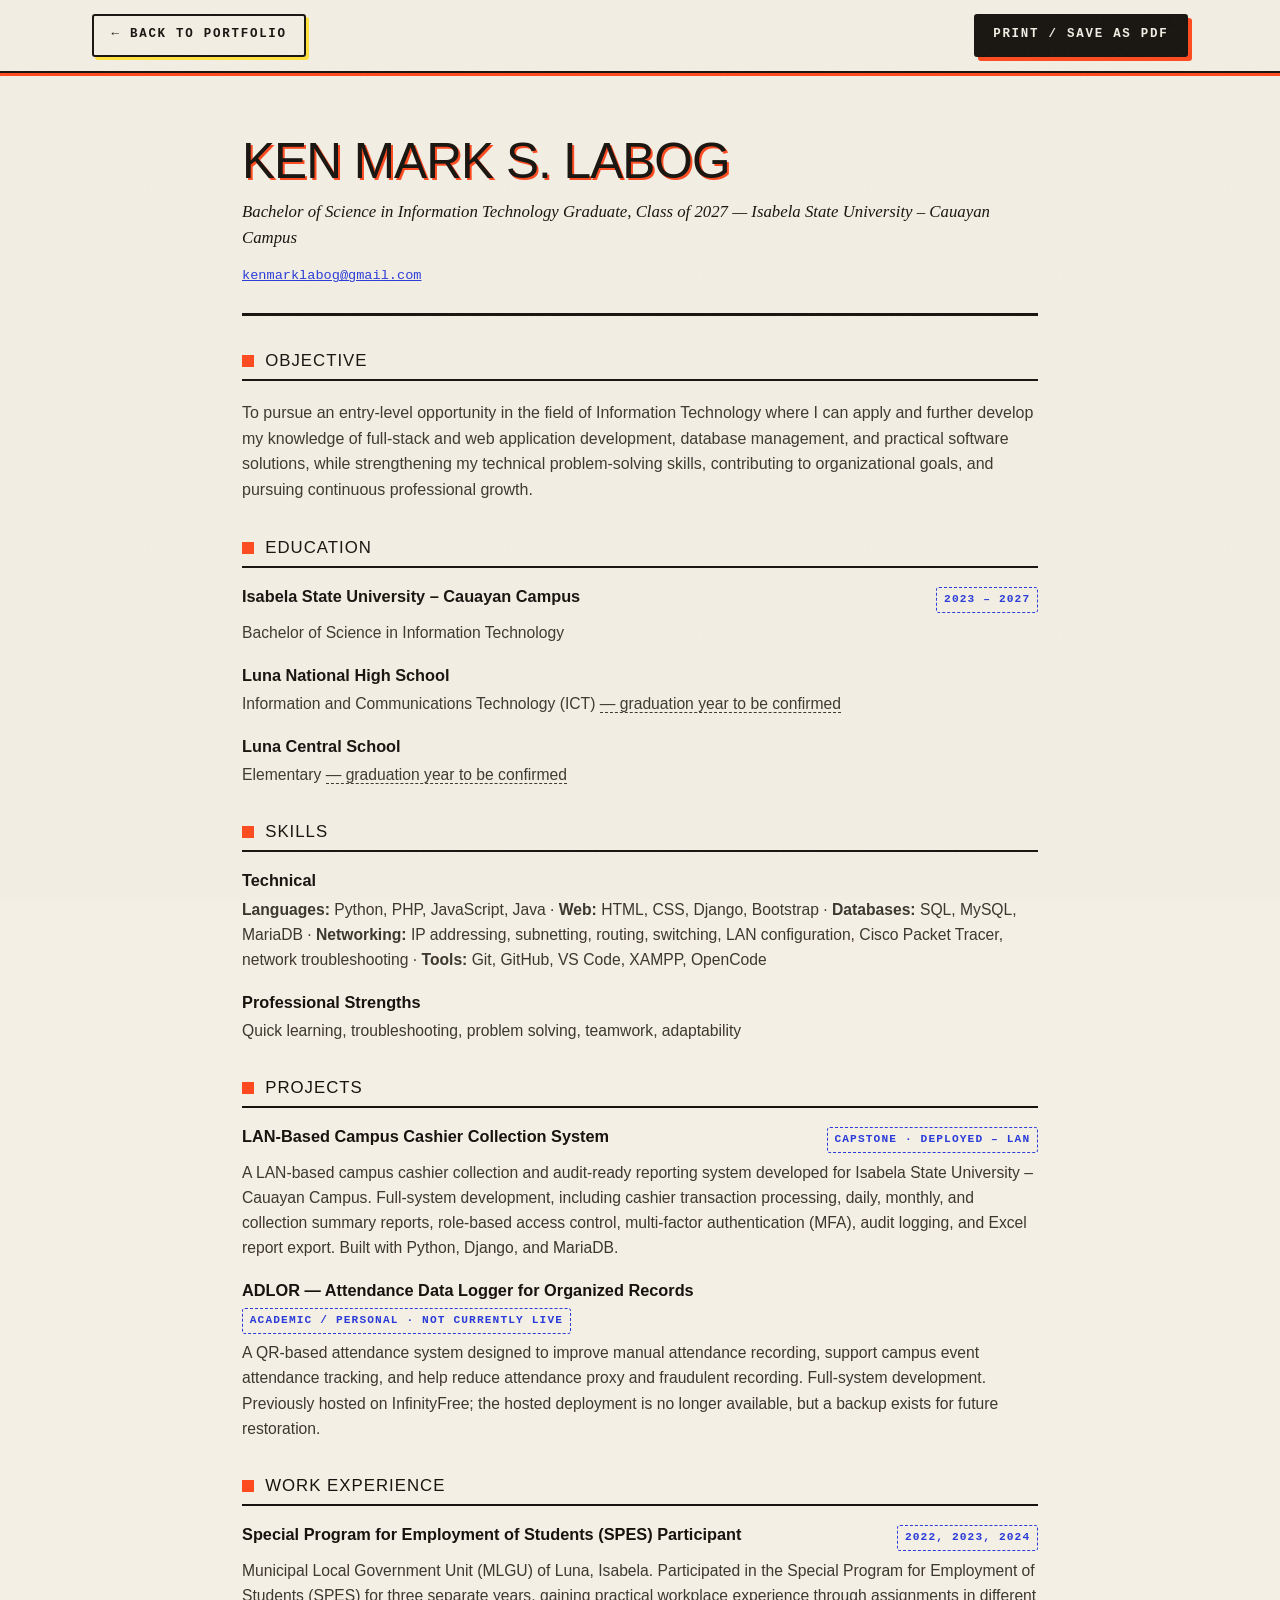
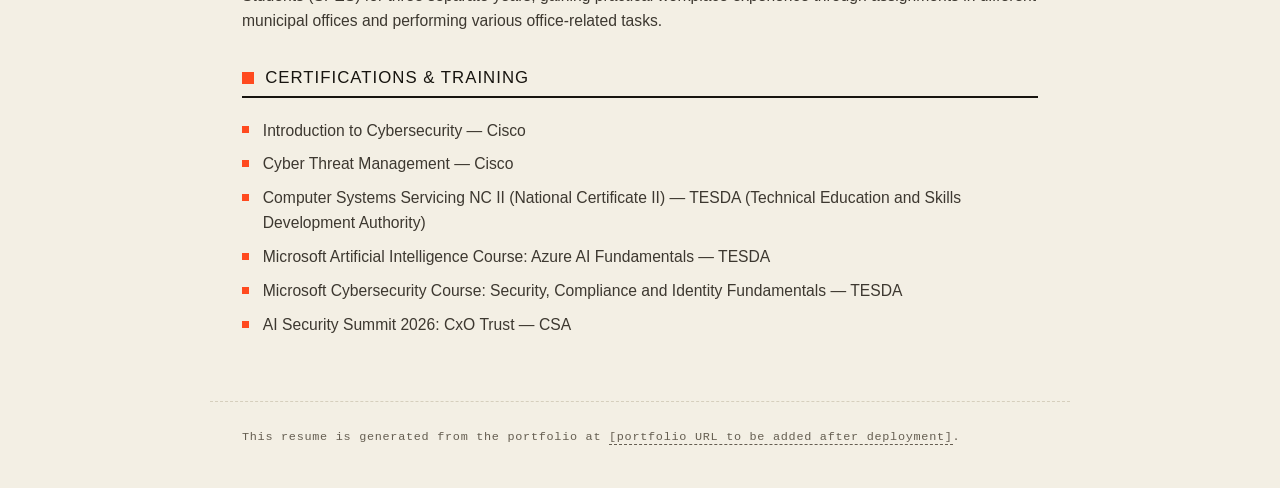
==== commit 39e7a8b1: "feat: update portfolio content and project gallery" ====
--- a/resume.html
+++ b/resume.html
@@ -34,9 +34,11 @@
       <h2 id="resume-objective">Objective</h2>
       <p>
         To pursue an entry-level opportunity in the field of Information Technology
-        where I can apply and further develop my knowledge of networking,
-        cybersecurity, system development, and technical troubleshooting while
-        contributing to organizational goals and gaining professional experience.
+        where I can apply and further develop my knowledge of full-stack and web
+        application development, database management, and practical software
+        solutions, while strengthening my technical problem-solving skills,
+        contributing to organizational goals, and pursuing continuous
+        professional growth.
       </p>
     </section>
 
--- a/assets/css/styles.css
+++ b/assets/css/styles.css
@@ -33,6 +33,11 @@
   --yellow: #ffe23d;
   --salmon: #ff9a80; /* light red for text on ink */
 
+  /* Skills accent (emerald) */
+  --emerald: #0f9d6e;
+  --emerald-deep: #0b7a56;
+  --emerald-tint: #e8f5ef;
+
   /* On ink */
   --on-ink: #f3efe4;
   --on-ink-muted: #c9c2b0;
@@ -43,9 +48,11 @@
   --font-sans: Helvetica, Arial, sans-serif;
   --font-serif: Georgia, "Times New Roman", serif;
   --font-mono: "Courier New", Courier, monospace;
+  --font-ui: ui-rounded, "Segoe UI Variable Text", "Segoe UI", system-ui, -apple-system, "Helvetica Neue", Arial, sans-serif;
 
   /* Shape & motion */
   --radius: 3px;
+  --radius-soft: 14px; /* rounded cards (skills section) */
   --shadow-card: 6px 6px 0 rgba(23, 20, 15, 0.14);
   --shadow-card-lg: 9px 9px 0 rgba(23, 20, 15, 0.16);
   --t-base: 0.25s;
@@ -76,7 +83,7 @@
   background-color: var(--paper);
   color: var(--body);
   font-family: var(--font-sans);
-  font-size: 17px;
+  font-size: 16px;
   line-height: 1.6;
   -webkit-font-smoothing: antialiased;
   overflow-wrap: break-word;
@@ -459,14 +466,6 @@
   text-overflow: ellipsis;
 }
 
-.nav-brand-role {
-  font-family: var(--font-mono);
-  font-size: 0.62rem;
-  letter-spacing: 0.22em;
-  text-transform: uppercase;
-  color: var(--muted);
-}
-
 .nav-menu {
   display: flex;
   align-items: center;
@@ -483,11 +482,11 @@
   display: inline-flex;
   align-items: baseline;
   gap: 0.4rem;
-  padding: 0.45rem 0.5rem;
-  font-family: var(--font-mono);
-  font-size: 0.68rem;
-  font-weight: 700;
-  letter-spacing: 0.1em;
+  padding: 0.42rem 0.46rem;
+  font-family: var(--font-mono);
+  font-size: 0.66rem;
+  font-weight: 700;
+  letter-spacing: 0.09em;
   text-transform: uppercase;
   text-decoration: none;
   color: var(--ink);
@@ -562,6 +561,12 @@
    -------------------------------------------------------------------------- */
 .hero {
   position: relative;
+  display: flex;
+  flex-direction: column;
+  /* Fill the first screen below the sticky masthead so the cover block can
+     center itself between the header and the ticker. */
+  min-height: calc(100vh - var(--header-h));
+  min-height: calc(100svh - var(--header-h));
   padding-top: clamp(1.4rem, 3vw, 2.1rem);
   overflow: hidden;
   border-bottom: 2px solid var(--ink);
@@ -570,6 +575,12 @@
 .hero-inner {
   position: relative;
   z-index: 1;
+  flex: 1 0 auto;
+  display: flex;
+  flex-direction: column;
+  justify-content: center;
+  /* Slight downward bias so the cover sits just below true center. */
+  padding-top: clamp(0.6rem, 2.2vh, 1.6rem);
 }
 
 .hero-decor {
@@ -613,37 +624,25 @@
   opacity: 0.9;
 }
 
-.hero-kicker {
-  display: flex;
-  align-items: center;
-  flex-wrap: wrap;
-  gap: 0.7rem;
-}
-
-.hero-kicker-tag {
-  padding: 0.4em 0.75em;
-  font-family: var(--font-mono);
-  font-size: 0.72rem;
-  font-weight: 700;
-  letter-spacing: 0.22em;
-  text-transform: uppercase;
-  color: var(--ink);
-  border: 1.5px solid var(--ink);
-  border-radius: var(--radius);
-}
-
-.hero-kicker-sep {
-  color: var(--red);
-  font-size: 1.15rem;
-  line-height: 1;
+/* Intro label above the name — deliberately quiet so the name stays dominant */
+.hero-eyebrow {
+  display: block;
+  margin-bottom: 0.6rem;
+  font-family: var(--font-mono);
+  font-size: clamp(0.68rem, 0.9vw, 0.78rem);
+  font-weight: 700;
+  line-height: 1.2;
+  letter-spacing: 0.32em;
+  text-transform: uppercase;
+  color: var(--muted);
 }
 
 .hero-title {
   position: relative;
   margin-top: 0.55rem;
-  margin-bottom: clamp(1.15rem, 2.4vw, 1.4rem);
+  margin-bottom: clamp(0.6rem, 1.2vw, 0.8rem);
   font-family: var(--font-display);
-  font-size: clamp(2.9rem, 8.4vw, 7.75rem);
+  font-size: clamp(2.9rem, 7.35vw, 6.3rem);
   line-height: 0.92;
   letter-spacing: -0.035em;
   text-transform: uppercase;
@@ -660,13 +659,13 @@
 
 .hero-grid {
   display: grid;
-  grid-template-columns: minmax(0, 1.05fr) minmax(0, 0.95fr);
+  grid-template-columns: minmax(0, 2fr) minmax(0, 1fr);
   column-gap: clamp(2rem, 5vw, 4rem);
   align-items: start;
 }
 
 .hero-title {
-  grid-column: 1 / -1;
+  grid-column: 1;
   grid-row: 1;
 }
 
@@ -675,23 +674,31 @@
   grid-row: 2;
 }
 
+/* Professional title beneath the name */
 .hero-role {
-  font-family: var(--font-serif);
-  font-style: italic;
-  font-size: clamp(1.1rem, 1.7vw, 1.3rem);
-  line-height: 1.55;
-  color: var(--ink);
-  max-width: 34ch;
-}
-
-.hero-descriptor {
-  margin-top: 1rem;
-  font-family: var(--font-mono);
-  font-size: 0.78rem;
-  font-weight: 700;
-  letter-spacing: 0.16em;
-  text-transform: uppercase;
-  color: var(--blue);
+  font-family: var(--font-mono);
+  font-size: clamp(0.8rem, 1.05vw, 0.95rem);
+  font-weight: 700;
+  letter-spacing: 0.2em;
+  text-transform: uppercase;
+  color: var(--ink);
+}
+
+/* Brief introduction */
+.hero-intro {
+  max-width: 58ch;
+  margin-top: 0.65rem;
+  font-size: clamp(0.98rem, 1.1vw, 1.08rem);
+  line-height: 1.6;
+  color: var(--body);
+}
+
+/* Desktop only: tuck the content block up beneath the H1 — the portrait
+   stretches grid row 1, which otherwise leaves a large void under the name. */
+@media (min-width: 901px) {
+  .hero-content {
+    margin-top: clamp(-140px, -12vw, -110px);
+  }
 }
 
 .hero-actions {
@@ -733,18 +740,11 @@
   text-underline-offset: 3px;
 }
 
-.icon-link--pending {
-  color: var(--muted);
-}
-
-.icon-link--pending svg {
-  color: var(--muted);
-}
-
 /* Portrait: taped print */
 .hero-media {
   grid-column: 2;
-  grid-row: 2;
+  grid-row: 1;
+  margin-top: 0.55rem;
   display: flex;
   flex-direction: column;
   gap: 1.35rem;
@@ -770,8 +770,8 @@
 .profile-photo {
   width: 100%;
   height: auto;
-  aspect-ratio: 1;
-  object-fit: cover;
+  aspect-ratio: auto;
+  object-fit: contain;
   background: #eee;
 }
 
@@ -822,7 +822,7 @@
 
 .hero-spec {
   grid-column: 2;
-  grid-row: 3;
+  grid-row: 2;
   margin-top: 0.6rem;
 }
 
@@ -955,7 +955,7 @@
 .section-title {
   margin-top: 1.1rem;
   font-family: var(--font-display);
-  font-size: clamp(2.3rem, 6vw, 4.2rem);
+  font-size: clamp(2.15rem, 5.4vw, 3.85rem);
   line-height: 0.95;
   letter-spacing: -0.02em;
   text-transform: uppercase;
@@ -970,10 +970,15 @@
   color: var(--blue);
 }
 
+/* Skills heading kept proportionate to its two subsections */
+#skills .section-title {
+  font-size: clamp(1.8rem, 3.8vw, 2.7rem);
+}
+
 .section-desc {
   max-width: 58ch;
   margin-top: 1.2rem;
-  font-size: 1.05rem;
+  font-size: 1rem;
 }
 
 .section-note {
@@ -995,7 +1000,7 @@
   padding: 2.3rem 2rem 2.1rem 3.2rem;
   font-family: var(--font-serif);
   font-style: italic;
-  font-size: clamp(1.2rem, 2.4vw, 1.65rem);
+  font-size: clamp(1.1rem, 2.1vw, 1.45rem);
   line-height: 1.55;
   color: var(--ink);
   background: var(--card);
@@ -1032,10 +1037,15 @@
 }
 
 .leader-list li {
-  flex: 1 1 190px;
-  display: flex;
-  align-items: center;
-  gap: 0.8rem;
+  flex: 1 1 230px;
+  display: flex;
+  flex-wrap: wrap;
+  /* Pin the arrow and the title to the top of their line so the marker
+     always sits with the title's first line, and pack the wrapped lines
+     tightly so every tile spaces its rows the same way. */
+  align-items: flex-start;
+  align-content: flex-start;
+  gap: 0.5rem 0.8rem;
   padding: 1rem 1.1rem;
   font-family: var(--font-mono);
   font-size: 0.86rem;
@@ -1047,6 +1057,41 @@
   transition: background-color var(--t-base) var(--ease);
 }
 
+/* A zero flex-basis (with min-width released) keeps the title's hypothetical
+   width at 0, so it can never be pushed onto a flex line of its own — the
+   arrow always shares the first line while the title wraps normally. */
+.leader-key {
+  flex: 1 1 0;
+  min-width: 0;
+}
+
+/* Optional one-line description beneath an interest key — wraps to its own
+   full-width row inside the tile, keeping the arrow + key on the first line. */
+.leader-desc {
+  flex: 1 1 100%;
+  font-family: var(--font-sans);
+  font-size: 0.82rem;
+  font-weight: 400;
+  line-height: 1.5;
+  letter-spacing: normal;
+  color: var(--muted);
+}
+
+/* Keep the interest tiles on balanced rows: one per row on phones, two per
+   row on tablets, all four across on desktop (percent bases guarantee the
+   row count, so no lone stretched tile in the final row). */
+@media (min-width: 600px) {
+  .leader-list li {
+    flex: 1 1 50%;
+  }
+}
+
+@media (min-width: 1000px) {
+  .leader-list li {
+    flex: 1 1 25%;
+  }
+}
+
 .leader-list li::before {
   content: "\2192";
   color: var(--blue);
@@ -1057,101 +1102,163 @@
   background: var(--yellow);
 }
 
+/* Skills — same card language as the rest of the portfolio: paper card, 2px
+   ink border, hard offset shadow, mono labels. Official tech icons stay
+   uniform at 22px beside each technology name. */
 .skill-groups {
   display: grid;
-  grid-template-columns: repeat(auto-fit, minmax(320px, 1fr));
-  gap: 1.5rem;
-  counter-reset: skill-group;
+  grid-template-columns: repeat(auto-fit, minmax(min(300px, 100%), 1fr));
+  gap: 1.4rem;
 }
 
 .skill-group {
-  position: relative;
-  counter-increment: skill-group;
-  padding: 1.6rem 1.4rem 1.5rem;
+  padding: 1.5rem 1.4rem 1.4rem;
   background: var(--card);
   border: 2px solid var(--ink);
   border-radius: var(--radius);
   box-shadow: var(--shadow-card);
-}
-
-.skill-group::before {
-  content: "0" counter(skill-group);
-  position: absolute;
-  top: -0.85rem;
-  right: 1rem;
-  padding: 0.3rem 0.55rem;
-  font-family: var(--font-mono);
-  font-size: 0.7rem;
-  font-weight: 700;
-  letter-spacing: 0.12em;
-  color: var(--paper);
-  background: var(--ink);
-  box-shadow: 2px 2px 0 var(--red);
-}
-
+  transition:
+    transform var(--t-base) var(--ease),
+    box-shadow var(--t-base) var(--ease);
+}
+
+.skill-group:hover {
+  transform: translate(-3px, -3px);
+  box-shadow: 9px 9px 0 rgba(23, 20, 15, 0.16);
+}
+
+/* Group title follows the project sub-label pattern: mono caps, red square,
+   dotted rule running out to the card edge. */
 .skill-group h4 {
-  padding-bottom: 0.8rem;
+  display: flex;
+  align-items: center;
+  gap: 0.65rem;
+  padding-bottom: 0.85rem;
   margin-bottom: 1.1rem;
   font-family: var(--font-mono);
-  font-size: 0.74rem;
+  font-size: 0.72rem;
   font-weight: 700;
   letter-spacing: 0.18em;
   text-transform: uppercase;
-  border-bottom: 2px solid var(--ink);
-}
-
-.chip-list {
+  color: var(--ink);
+  border-bottom: 1.5px solid var(--line-soft);
+}
+
+.skill-group h4::before {
+  content: "";
+  width: 9px;
+  height: 9px;
+  flex-shrink: 0;
+  background: var(--red);
+}
+
+.tech-chips {
   display: flex;
   flex-wrap: wrap;
   gap: 0.55rem;
 }
 
+/* Technology chips borrow the .tag outline (ink hairline, mono caps, square
+   corners) so they belong to the same system as the project tags. */
+.tech-chip {
+  display: inline-flex;
+  align-items: center;
+  gap: 0.55rem;
+  padding: 0.42em 0.7em;
+  font-family: var(--font-mono);
+  font-size: 0.74rem;
+  font-weight: 700;
+  letter-spacing: 0.08em;
+  text-transform: uppercase;
+  color: var(--ink);
+  background: transparent;
+  border: 1.5px solid var(--ink);
+  border-radius: var(--radius);
+  transition: background-color var(--t-base) var(--ease);
+}
+
+/* No inverted hover here — several official marks are near-black and would
+   disappear against an ink fill. A paper tint keeps them legible. */
+.tech-chip:hover {
+  background: var(--paper-2);
+}
+
+.tech-icon {
+  display: block;
+  width: 22px;
+  height: 22px;
+  flex-shrink: 0;
+  object-fit: contain;
+}
+
+/* Professional Skills — five compact cards sharing the border and shadow
+   language of the technical groups above. */
 .strength-strip {
-  counter-reset: strength;
-  display: flex;
-  flex-wrap: wrap;
+  display: grid;
+  grid-template-columns: 1fr;
+  gap: 1rem;
+}
+
+.strength-card {
+  display: flex;
+  flex-direction: column;
+  align-items: center;
+  gap: 0.6rem;
+  padding: 1.15rem 0.9rem;
+  font-family: var(--font-display);
+  font-size: clamp(0.8rem, 1.2vw, 0.95rem);
+  line-height: 1.15;
+  letter-spacing: -0.01em;
+  text-transform: uppercase;
+  text-align: center;
+  color: var(--ink);
   background: var(--card);
-  border-top: 2px solid var(--ink);
-  border-left: 2px solid var(--ink);
-}
-
-.strength-strip li {
-  flex: 1 1 150px;
-  counter-increment: strength;
-  padding: 1.5rem 1rem 1.3rem;
-  text-align: center;
-  font-family: var(--font-display);
-  font-size: clamp(0.95rem, 1.5vw, 1.12rem);
-  line-height: 1.2;
-  letter-spacing: -0.01em;
-  text-transform: uppercase;
-  color: var(--ink);
-  border-right: 2px solid var(--ink);
-  border-bottom: 2px solid var(--ink);
+  border: 2px solid var(--ink);
+  border-radius: var(--radius);
+  box-shadow: var(--shadow-card);
   transition:
-    background-color var(--t-base) var(--ease),
-    color var(--t-base) var(--ease);
-}
-
-.strength-strip li::before {
-  content: counter(strength, decimal-leading-zero);
+    transform var(--t-base) var(--ease),
+    box-shadow var(--t-base) var(--ease);
+}
+
+.strength-card:hover {
+  transform: translate(-3px, -3px);
+  box-shadow: 9px 9px 0 rgba(23, 20, 15, 0.16);
+}
+
+.strength-icon {
   display: block;
-  margin-bottom: 0.55rem;
-  font-family: var(--font-mono);
-  font-size: 0.72rem;
-  font-weight: 700;
-  letter-spacing: 0.2em;
-  color: var(--blue);
-  transition: color var(--t-base) var(--ease);
-}
-
-.strength-strip li:hover {
-  color: var(--paper);
-  background: var(--ink);
-}
-
-.strength-strip li:hover::before {
-  color: var(--yellow);
+  width: 22px;
+  height: 22px;
+  flex-shrink: 0;
+}
+
+.strength-name {
+  display: block;
+}
+
+/* Balanced rows: 3+2 on tablets, all five across on desktop */
+@media (min-width: 640px) {
+  .strength-strip {
+    grid-template-columns: repeat(3, minmax(0, 1fr));
+  }
+}
+
+@media (min-width: 1024px) {
+  .strength-strip {
+    grid-template-columns: repeat(5, minmax(0, 1fr));
+  }
+}
+
+/* Phones: label sits beside the icon for a compact list-style card */
+@media (max-width: 639px) {
+  .strength-card {
+    flex-direction: row;
+    justify-content: flex-start;
+    text-align: left;
+    gap: 0.75rem;
+    padding: 0.9rem 1.05rem;
+  }
 }
 
 /* 08. EXPERIENCE
@@ -1220,7 +1327,6 @@
   border: 1.5px solid var(--ink);
   border-radius: var(--radius);
   transform: rotate(-1.2deg);
-  white-space: nowrap;
 }
 
 .experience-summary {
@@ -1236,6 +1342,66 @@
     column-rule: 1.5px dotted var(--line-soft);
     max-width: none;
   }
+}
+
+/* Responsibilities block — mirrors the .project-subhead label treatment so
+   the entry reads like the project cards: mono label + dotted rule, then a
+   compact list with square markers. */
+.experience-tasks {
+  margin-top: 1.5rem;
+  padding-top: 1.3rem;
+  border-top: 1.5px dashed var(--line-soft);
+}
+
+.experience-tasks-title {
+  display: flex;
+  align-items: center;
+  gap: 0.65rem;
+  margin-bottom: 0.9rem;
+  font-family: var(--font-mono);
+  font-size: 0.7rem;
+  font-weight: 700;
+  letter-spacing: 0.2em;
+  text-transform: uppercase;
+  color: var(--ink);
+}
+
+.experience-tasks-title::before {
+  content: "";
+  width: 9px;
+  height: 9px;
+  flex-shrink: 0;
+  background: var(--red);
+}
+
+.experience-tasks-title::after {
+  content: "";
+  flex: 1;
+  border-top: 1.5px dotted var(--line-soft);
+}
+
+.experience-tasks-list {
+  display: grid;
+  gap: 0.55rem;
+  max-width: 78ch;
+}
+
+.experience-tasks-list li {
+  position: relative;
+  padding-left: 1.35rem;
+  font-size: 0.97rem;
+  line-height: 1.55;
+  color: var(--body);
+}
+
+.experience-tasks-list li::before {
+  content: "";
+  position: absolute;
+  left: 0;
+  top: 0.55em;
+  width: 7px;
+  height: 7px;
+  background: var(--blue);
 }
 
 /* 09. PROJECTS — front-page feature stories
@@ -1437,10 +1603,22 @@
   border-left: 4px solid var(--blue);
 }
 
-.project-thumb {
+/* PRJ—01 screenshot gallery — a side panel of full-width screenshots stacked
+   in a bounded, vertically scrollable column, so the card never grows with
+   the number of shots. The modifier only widens this card's gallery column;
+   the base .project rule (and its stacked layout below 900px) still governs
+   every card. */
+.project--gallery {
+  grid-template-columns: minmax(0, 1fr) minmax(300px, 420px);
+}
+
+.project-gallery {
   grid-area: thumb;
   align-self: start;
-  padding: 0.6rem;
+  display: grid;
+  gap: 0.65rem;
+  min-width: 0;
+  padding: 0.75rem;
   background: var(--paper-2);
   border: 1.5px solid var(--ink);
   border-radius: var(--radius);
@@ -1449,16 +1627,142 @@
   transition: transform var(--t-base) var(--ease);
 }
 
-.project:hover .project-thumb {
+.project:hover .project-gallery {
   transform: rotate(0deg);
 }
 
-.project-thumb img {
+.project-gallery__head {
+  display: flex;
+  align-items: baseline;
+  justify-content: space-between;
+  gap: 0.5rem;
+  padding-bottom: 0.55rem;
+  border-bottom: 1.5px dotted var(--line-soft);
+}
+
+.project-gallery__label {
+  font-family: var(--font-mono);
+  font-size: 0.72rem;
+  font-weight: 700;
+  letter-spacing: 0.14em;
+  text-transform: uppercase;
+  color: var(--ink);
+}
+
+.project-gallery__count {
+  flex-shrink: 0;
+  font-family: var(--font-mono);
+  font-size: 0.66rem;
+  font-weight: 700;
+  letter-spacing: 0.1em;
+  text-transform: uppercase;
+  color: var(--muted);
+}
+
+/* Bounded scroll area — the panel keeps a fixed footprint no matter how many
+   screenshots are stacked inside, and the thin ink scrollbar reads as part of
+   the design rather than a widget bolted on. */
+.project-gallery__panel {
+  display: grid;
+  gap: 0.75rem;
+  max-height: min(56vh, 520px);
+  overflow-y: auto;
+  overscroll-behavior: contain;
+  padding: 0.15rem 0.4rem 0.15rem 0.15rem;
+  scrollbar-width: thin;
+  scrollbar-color: var(--ink) transparent;
+}
+
+.project-gallery__shot {
+  display: grid;
+  gap: 0.35rem;
+  min-width: 0;
+  padding: 0;
+  text-align: left;
+}
+
+.project-gallery__shot img {
+  display: block;
   width: 100%;
   height: auto;
   aspect-ratio: 16 / 9;
   object-fit: cover;
-  border: 1px solid rgba(23, 20, 15, 0.3);
+  background: var(--paper);
+  border: 1.5px solid rgba(23, 20, 15, 0.25);
+  transition:
+    border-color var(--t-base) var(--ease),
+    box-shadow var(--t-base) var(--ease);
+}
+
+.project-gallery__shot:hover img {
+  border-color: var(--ink);
+}
+
+/* Selected shot — red frame + offset shadow, the same signal used on the
+   certificate cards, so the active screenshot reads at a glance. */
+.project-gallery__shot.is-selected img {
+  border-color: var(--red);
+  box-shadow: 3px 3px 0 var(--red);
+}
+
+.project-gallery__shot-label {
+  font-family: var(--font-mono);
+  font-size: 0.6rem;
+  font-weight: 700;
+  line-height: 1.35;
+  letter-spacing: 0.08em;
+  text-transform: uppercase;
+  color: var(--muted);
+}
+
+.project-gallery__shot.is-selected .project-gallery__shot-label {
+  color: var(--red);
+}
+
+/* Compact contribution log — same auto-fit pattern as .feature-list so it
+   reflows from two columns to one without extra breakpoints. The track min
+   is capped at 100% so it can never overflow narrow phone widths. */
+.contribution-list {
+  display: grid;
+  grid-template-columns: repeat(auto-fit, minmax(min(280px, 100%), 1fr));
+  gap: 0.5rem 1.6rem;
+}
+
+.contribution-list li {
+  position: relative;
+  padding-left: 1.35rem;
+  font-size: 0.93rem;
+  line-height: 1.55;
+  color: var(--body);
+}
+
+.contribution-list li::before {
+  content: "";
+  position: absolute;
+  left: 0;
+  top: 0.55em;
+  width: 7px;
+  height: 7px;
+  background: var(--blue);
+}
+
+/* Full-size screenshot lightbox — reuses the certificate modal shell, with
+   a wider panel so 16:9 screenshots fill the available space. */
+.project-lightbox .certificate-modal__content {
+  width: min(1200px, 100%);
+}
+
+.project-lightbox .certificate-modal__figure {
+  max-width: min(1080px, 86vw);
+}
+
+.project-lightbox__label {
+  font-family: var(--font-mono);
+  font-size: 0.78rem;
+  font-weight: 700;
+  letter-spacing: 0.14em;
+  text-transform: uppercase;
+  color: var(--ink);
 }
 
 /* 10. EDUCATION — route log
@@ -1639,39 +1943,6 @@
 a.contact-link:hover {
   color: var(--yellow);
   border-color: var(--yellow);
-}
-
-.contact-link--pending {
-  color: var(--on-ink-muted);
-}
-
-.qr-block {
-  margin-top: 2.4rem;
-}
-
-.qr-placeholder {
-  display: grid;
-  place-items: center;
-  width: 148px;
-  aspect-ratio: 1;
-  padding: 0.8rem;
-  text-align: center;
-  font-family: var(--font-mono);
-  font-size: 0.64rem;
-  letter-spacing: 0.08em;
-  text-transform: uppercase;
-  color: var(--on-ink-muted);
-  border: 1.5px dashed rgba(243, 239, 228, 0.55);
-  border-radius: var(--radius);
-}
-
-.qr-note {
-  margin-top: 0.8rem;
-  font-family: var(--font-mono);
-  font-size: 0.72rem;
-  letter-spacing: 0.1em;
-  text-transform: uppercase;
-  color: var(--on-ink-muted);
 }
 
 /* Printed-form fields */
@@ -1741,12 +2012,16 @@
 
 /* 12. CERTIFICATES, MODAL, FOOTER, FLOATING UTILITIES
    -------------------------------------------------------------------------- */
+#credentials .container {
+  /* Frame numbers run continuously: featured 01–02, gallery 03–16 */
+  counter-reset: cert;
+}
+
 .certificate-gallery {
-  counter-reset: cert;
   display: grid;
   grid-template-columns: repeat(4, minmax(0, 1fr));
   gap: 2.6rem 1.5rem;
-  margin-top: 1.7rem;
+  margin-top: 3rem;
 }
 
 .certificate-card {
@@ -1819,6 +2094,176 @@
   color: var(--muted);
 }
 
+/* Issuing organization line (featured cards + gallery cards) */
+.certificate-org {
+  margin-top: 0.3rem;
+  font-family: var(--font-mono);
+  font-size: 0.7rem;
+  font-weight: 700;
+  letter-spacing: 0.06em;
+  line-height: 1.45;
+  color: var(--blue);
+}
+
+/* Validity range on featured credentials, marked with a press tick */
+.certificate-details time.certificate-valid {
+  margin-top: 0.4rem;
+  padding-left: 0.45rem;
+  color: var(--ink);
+  border-left: 2px solid var(--red);
+}
+
+/* Credential verification controls — deliberately small and secondary */
+.certificate-verify {
+  margin-top: 0.6rem;
+  padding-top: 0.55rem;
+  border-top: 1px dotted var(--line-soft);
+}
+
+.certificate-verify__note {
+  margin-top: 0.45rem;
+  font-family: var(--font-mono);
+  font-size: 0.66rem;
+  line-height: 1.5;
+  letter-spacing: 0.03em;
+  color: var(--muted);
+}
+
+.certificate-verify__code {
+  display: flex;
+  align-items: center;
+  flex-wrap: wrap;
+  gap: 0.5rem;
+  margin-top: 0.4rem;
+}
+
+.certificate-verify__code code {
+  padding: 0.28em 0.5em;
+  font-family: var(--font-mono);
+  font-size: 0.74rem;
+  font-weight: 700;
+  letter-spacing: 0.08em;
+  color: var(--ink);
+  background: var(--card);
+  border: 1.5px solid var(--ink);
+  box-shadow: 2px 2px 0 rgba(23, 20, 15, 0.16);
+}
+
+/* Verification block rendered inside the certificate modal */
+.certificate-modal__verify {
+  flex-basis: 100%; /* figcaption is a flex row — force the block onto its own line */
+  margin-top: 0.85rem;
+  padding-top: 0.75rem;
+}
+
+.certificate-verify__title {
+  display: flex;
+  align-items: center;
+  gap: 0.6rem;
+  margin-bottom: 0.55rem;
+  font-family: var(--font-mono);
+  font-size: 0.7rem;
+  font-weight: 700;
+  letter-spacing: 0.2em;
+  text-transform: uppercase;
+  color: var(--ink);
+}
+
+.certificate-verify__title::before {
+  content: "";
+  width: 10px;
+  height: 10px;
+  flex-shrink: 0;
+  background: var(--red);
+}
+
+.certificate-verify__title::after {
+  content: "";
+  flex: 1;
+  border-top: 1.5px dotted var(--line-soft);
+}
+
+/* Code groups stack tightly under the title row — no form-like padding */
+.certificate-verify__body {
+  display: flex;
+  flex-direction: column;
+  align-items: flex-start;
+  gap: 0.65rem;
+}
+
+.certificate-verify__body > * {
+  margin-top: 0;
+  width: auto;
+}
+
+.certificate-verify__label {
+  display: block;
+  margin-bottom: 0.3rem;
+  font-family: var(--font-mono);
+  font-size: 0.64rem;
+  font-weight: 700;
+  letter-spacing: 0.12em;
+  text-transform: uppercase;
+  color: var(--muted);
+}
+
+.certificate-verify__group .certificate-verify__code {
+  margin-top: 0;
+}
+
+/* TESDA certificate-number portions — two equal blocks, side by side and
+   kept close together instead of stretched across the modal width */
+.certificate-verify__fields {
+  display: flex;
+  gap: 0.7rem;
+  width: auto;
+  max-width: 300px;
+}
+
+.certificate-verify__fields .certificate-verify__group {
+  flex: 1 1 0;
+  min-width: 0;
+}
+
+.certificate-verify__fields .certificate-verify__code {
+  display: block;
+}
+
+.certificate-verify__fields .certificate-verify__code code {
+  display: block;
+  text-align: center;
+  white-space: nowrap;
+}
+
+/* Labels stay on one line, directly above their own value block */
+.certificate-verify__fields .certificate-verify__label {
+  white-space: nowrap;
+  letter-spacing: 0.08em;
+}
+
+/* Holder name — plain readable text, not a field or a control */
+.certificate-verify__holder {
+  font-family: var(--font-mono);
+  font-size: 0.78rem;
+  font-weight: 700;
+  letter-spacing: 0.05em;
+  color: var(--ink);
+}
+
+/* Featured credentials — two prominent cards above the contact sheet */
+.featured-credentials__grid {
+  display: grid;
+  grid-template-columns: repeat(2, minmax(0, 1fr));
+  gap: 2.6rem 1.5rem;
+}
+
+.featured-credentials .certificate-preview img {
+  height: 320px;
+  aspect-ratio: auto;
+  object-fit: contain;
+  background: var(--card);
+}
+
 /* Modal */
 body.modal-open {
   overflow: hidden;
@@ -1828,12 +2273,14 @@
   position: fixed;
   inset: 0;
   z-index: 1000;
-  display: grid;
-  place-items: center;
-  padding: 1.2rem;
+  display: flex;
+  overflow-y: auto;
+  /* Room above the content so the absolute close button stays reachable
+     when the dialog is taller than the viewport. */
+  padding: 3.6rem 1.2rem 1.2rem;
   background: rgba(23, 20, 15, 0.94);
   opacity: 0;
-  transition: opacity 0.2s var(--ease);
+  transition: opacity 0.25s var(--ease);
 }
 
 .certificate-modal.is-open {
@@ -1847,6 +2294,20 @@
   justify-content: center;
   gap: 1.1rem;
   width: min(1080px, 100%);
+  /* auto margins centre the dialog but collapse to 0 when it is taller
+     than the viewport, so the top never becomes unreachable. */
+  margin: auto;
+  /* Panel eases in with a slight scale-up; reversing is-open plays it back. */
+  opacity: 0;
+  transform: scale(0.96);
+  transition:
+    opacity 0.25s var(--ease),
+    transform 0.25s var(--ease);
+}
+
+.certificate-modal.is-open .certificate-modal__content {
+  opacity: 1;
+  transform: none;
 }
 
 .certificate-modal__figure {
@@ -1857,7 +2318,9 @@
   background: var(--card);
   border: 2px solid var(--paper);
   border-radius: var(--radius);
-  box-shadow: 10px 10px 0 var(--red);
+  /* Neutral depth instead of the poster-style offset shadow: the dialog
+     already sits on a dark scrim, so a soft drop shadow reads correctly. */
+  box-shadow: 0 22px 55px rgba(0, 0, 0, 0.45);
 }
 
 .certificate-modal__figure img {
@@ -1865,15 +2328,78 @@
   max-height: 68vh;
   object-fit: contain;
   background: var(--paper-2);
+  /* Image fades in just after the panel starts opening. */
+  opacity: 0;
+  transition: opacity 0.3s var(--ease) 0.12s;
+}
+
+.certificate-modal.is-open .certificate-modal__figure img {
+  opacity: 1;
 }
 
 .certificate-modal__figure figcaption {
   display: flex;
   flex-wrap: wrap;
-  align-items: baseline;
+  align-items: flex-start;
   justify-content: space-between;
-  gap: 0.5rem 1rem;
+  gap: 0.75rem 0.75rem;
   padding-top: 0.9rem;
+}
+
+/* Title column — capped so long titles wrap onto several lines and never
+   run underneath the right-hand VERIFY column. No truncation, no ellipsis. */
+.certificate-modal__heading {
+  display: flex;
+  flex-direction: column;
+  gap: 0.3rem;
+  flex: 1 1 60%;
+  min-width: 0;
+  max-width: 66%;
+}
+
+.certificate-modal__heading h2 {
+  margin-bottom: 0;
+  overflow-wrap: break-word;
+  hyphens: auto;
+}
+
+/* Right-hand column: position indicator + VERIFY button, always its own
+   column so the two can never overlap the title. */
+.certificate-modal__actions {
+  display: flex;
+  align-items: center;
+  justify-content: flex-end;
+  flex-wrap: wrap;
+  gap: 0.5rem;
+  margin-left: auto; /* stays right-aligned when it wraps onto its own line */
+}
+
+.certificate-modal__position {
+  font-family: var(--font-mono);
+  font-size: 0.72rem;
+  font-weight: 700;
+  letter-spacing: 0.12em;
+  color: var(--muted);
+}
+
+/* VERIFY — dark plate, white uppercase label, hard 4px orange/red offset
+   shadow, and a press-down hover/active state inherited from .btn--primary */
+.certificate-verify-btn {
+  flex-shrink: 0;
+  min-height: 44px;
+  padding: 0.6em 1.05em;
+  font-size: 0.7rem;
+  letter-spacing: 0.16em;
+  white-space: nowrap;
+}
+
+.certificate-verify-btn::after {
+  content: "\2197";
+  line-height: 1;
+}
+
+.certificate-verify-btn[hidden] {
+  display: none;
 }
 
 .certificate-modal__figure h2 {
@@ -1883,7 +2409,10 @@
   text-transform: uppercase;
 }
 
-.certificate-modal__figure p {
+/* Date under the title — scoped to the heading column so verification copy
+   further down keeps its own readable styling. */
+.certificate-modal__heading p {
+  margin: 0;
   font-family: var(--font-mono);
   font-size: 0.75rem;
   letter-spacing: 0.12em;
@@ -1909,7 +2438,7 @@
 }
 
 .certificate-modal__close:hover {
-  background: var(--red);
+  background: var(--yellow);
 }
 
 .certificate-modal__nav {
@@ -2029,10 +2558,26 @@
   translate: 0 0;
 }
 
-.js .skill-group:nth-child(2) { transition-delay: 0.06s; }
-.js .skill-group:nth-child(3) { transition-delay: 0.12s; }
-.js .skill-group:nth-child(4) { transition-delay: 0.18s; }
-.js .skill-group:nth-child(5) { transition-delay: 0.24s; }
+/* Staggered entrance: each card fades in on its own beat (the delay lives
+   in opacity only, so hover never feels sluggish). transform rides along on
+   the fast track so the lift matches the portfolio's other cards. */
+.js .skill-group.reveal.is-visible,
+.js .strength-card.reveal.is-visible {
+  --stagger: 0s;
+  transition:
+    opacity 0.55s var(--ease) var(--stagger),
+    translate 0.55s var(--ease),
+    transform var(--t-base) var(--ease),
+    box-shadow var(--t-base) var(--ease);
+}
+
+.js .skill-group.reveal.is-visible:nth-child(2) { --stagger: 0.06s; }
+.js .skill-group.reveal.is-visible:nth-child(3) { --stagger: 0.12s; }
+
+.js .strength-card.reveal.is-visible:nth-child(2) { --stagger: 0.05s; }
+.js .strength-card.reveal.is-visible:nth-child(3) { --stagger: 0.1s; }
+.js .strength-card.reveal.is-visible:nth-child(4) { --stagger: 0.15s; }
+.js .strength-card.reveal.is-visible:nth-child(5) { --stagger: 0.2s; }
 
 /* 13. RESUME + PRINT
    -------------------------------------------------------------------------- */
@@ -2273,6 +2818,14 @@
 
   .section {
     padding-block: 18pt;
+  }
+
+  /* Hero reverts to natural flow when printed (no viewport to fill). */
+  .hero,
+  .hero-inner {
+    display: block;
+    min-height: 0;
+    padding-top: 0;
   }
 }
 
@@ -2341,6 +2894,12 @@
   .certificate-gallery {
     grid-template-columns: repeat(3, minmax(0, 1fr));
   }
+
+  /* Between the stacked layout and full desktop, cap the gallery column so
+     the project information keeps the wider half of the card. */
+  .project--gallery {
+    grid-template-columns: minmax(0, 1fr) minmax(280px, 360px);
+  }
 }
 
 @media (max-width: 900px) {
@@ -2359,19 +2918,40 @@
 
   .hero-title {
     margin-top: 2rem;
+    /* Slightly larger name on the stacked cover for better prominence. */
+    font-size: clamp(3.1rem, 8vw, 6.3rem);
+    text-align: center;
+  }
+
+  /* Brief introduction joins the rest of the centred cover. */
+  .hero-role,
+  .hero-intro {
+    margin-inline: auto;
+    text-align: center;
+  }
+
+  .hero-actions {
+    justify-content: center;
+  }
+
+  .hero-contact {
+    align-items: center;
   }
 
   .hero-spec {
     margin-top: 1.35rem;
-  }
-
-  .hero-role {
-    max-width: none;
-  }
-
+    text-align: center;
+  }
+
+  .hero-spec .spec-row {
+    justify-content: center;
+    gap: 0.6rem;
+  }
+
+  /* Cover order on small screens: label, name, buttons, links, portrait.
+     (DOM order already reads this way once the portrait stops jumping ahead.) */
   .hero-media {
-    order: -1;
-    margin-top: 0.5rem;
+    margin-top: 1.9rem;
   }
 
   .project {
@@ -2382,13 +2962,63 @@
       "thumb";
   }
 
-  .project-thumb {
-    max-width: 520px;
+  /* Gallery card: screenshots sit above the title and description. */
+  .project--gallery {
+    grid-template-areas:
+      "rail"
+      "thumb"
+      "main";
+  }
+
+  .project-gallery {
+    max-width: none;
     margin-top: 0.5rem;
+    /* Flat panel on small screens — the poster tilt fights a horizontal
+       scroller and makes swiping feel off-axis. */
+    transform: none;
+  }
+
+  /* Horizontal filmstrip: swipe left to right through the screenshots.
+     Vertical scroll is released so the panel grows with its content. */
+  .project-gallery__panel {
+    display: flex;
+    gap: 0.7rem;
+    max-height: none;
+    padding: 0.15rem 0.35rem 0.55rem;
+    overflow-x: auto;
+    overflow-y: hidden;
+    overscroll-behavior-x: contain;
+    scroll-snap-type: x mandatory;
+    -webkit-overflow-scrolling: touch;
+  }
+
+  .project-gallery__shot {
+    flex: 0 0 min(78%, 320px);
+    scroll-snap-align: start;
+  }
+
+  /* Natural image ratio — previews are never cropped or stretched. */
+  .project-gallery__shot img {
+    aspect-ratio: auto;
+    object-fit: contain;
   }
 
   .experience-summary {
     columns: 1;
+  }
+
+  /* Reserve a clear band at the bottom of the footer so the fixed
+     back-to-top button floats over empty space instead of landing on top
+     of the copyright and credit lines. */
+  .site-footer {
+    padding-block: 2.6rem 6.25rem;
+  }
+
+  .back-to-top {
+    right: 1rem;
+    bottom: 1rem;
+    width: 50px;
+    height: 50px;
   }
 }
 
@@ -2398,10 +3028,21 @@
     gap: 2rem 1.2rem;
   }
 
+  .featured-credentials__grid {
+    grid-template-columns: minmax(0, 1fr);
+    gap: 2rem;
+  }
+
+  .featured-credentials .certificate-preview img {
+    height: 260px;
+  }
+
   .edu-dates {
     margin-top: 0.5rem;
   }
 
+  /* Preview takes the full row; Previous / Next drop beneath it as an even,
+     side-by-side pair with comfortable touch targets. */
   .certificate-modal__content {
     flex-wrap: wrap;
     justify-content: center;
@@ -2409,7 +3050,14 @@
 
   .certificate-modal__figure {
     order: -1;
+    flex: 1 1 100%;
     max-width: 100%;
+  }
+
+  .certificate-modal__nav {
+    flex: 1 1 0;
+    justify-content: center;
+    min-height: 46px;
   }
 
   .certificate-modal__close {
@@ -2418,8 +3066,26 @@
 }
 
 @media (max-width: 560px) {
-  body {
-    font-size: 16.5px;
+  .certificate-modal__figure {
+    padding: 0.8rem;
+  }
+
+  /* Narrow screens: the title owns the whole row so it can wrap freely,
+     and the position indicator + VERIFY sit together on the line below. */
+  .certificate-modal__heading {
+    flex: 1 1 100%;
+    max-width: 100%;
+  }
+
+  .certificate-modal__actions {
+    width: 100%;
+    justify-content: space-between;
+    margin-left: 0;
+  }
+  /* Keep the dotted burst clear of the centered name — it now sits at the
+     top of the stacked mobile cover. */
+  .deco-burst {
+    opacity: 0.38;
   }
 
   .deco-block {
@@ -2438,9 +3104,25 @@
     width: 100%;
   }
 
+  /* Footer on phones: one centred, evenly spaced block — name, copyright,
+     then the build credit — so nothing wraps awkwardly mid-phrase. */
   .footer-inner {
     flex-direction: column;
-    align-items: flex-start;
+    align-items: center;
+    gap: 0.9rem;
+    text-align: center;
+  }
+
+  .footer-name {
+    white-space: nowrap;
+  }
+
+  .footer-copy,
+  .footer-note {
+    /* Tighter tracking lets each credit line fit on one line at common
+       phone widths; anything longer splits into two balanced lines. */
+    letter-spacing: 0.06em;
+    text-wrap: balance;
   }
 
   .resume-toolbar-inner {
@@ -2449,10 +3131,6 @@
 }
 
 @media (max-width: 430px) {
-  .nav-brand-role {
-    display: none;
-  }
-
   .portrait-wrap {
     width: min(236px, 78%);
   }
@@ -2463,7 +3141,7 @@
   }
 
   .spec-row dd {
-    text-align: left;
+    text-align: center;
   }
 }
 
